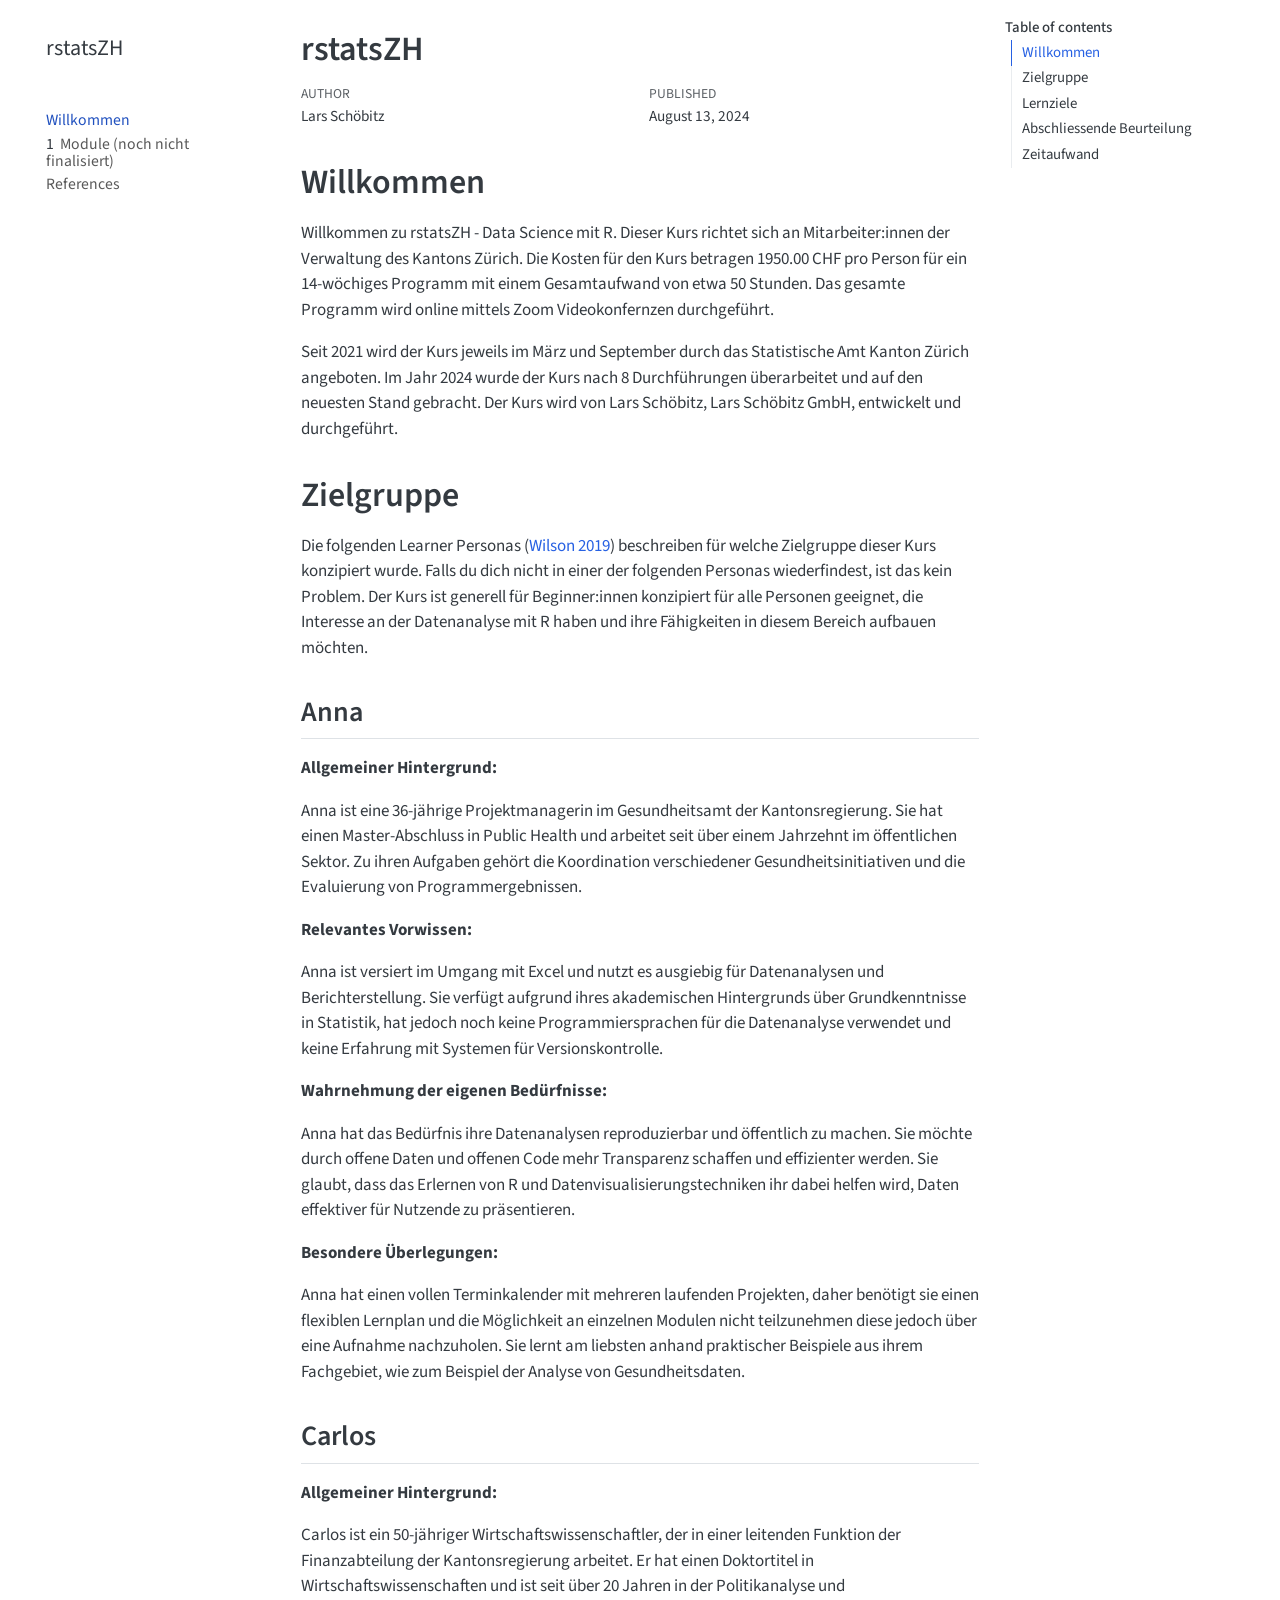
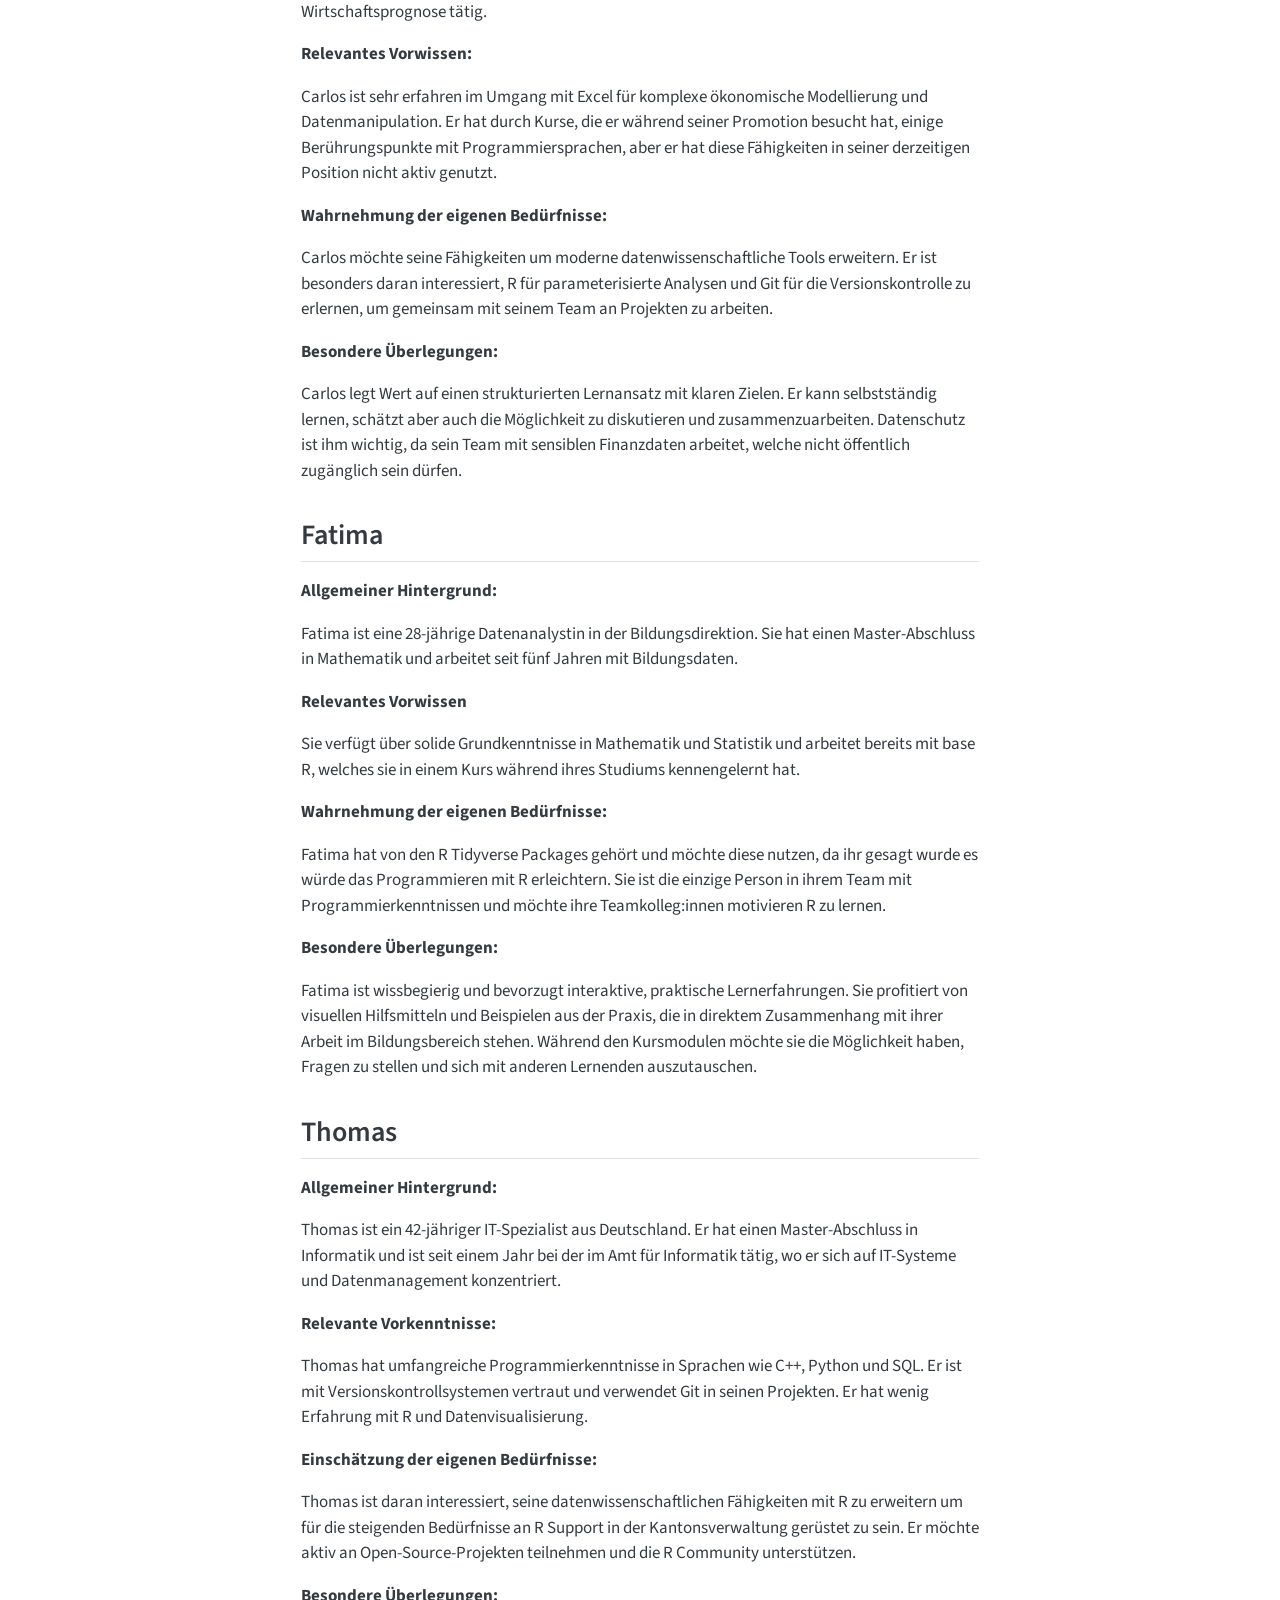
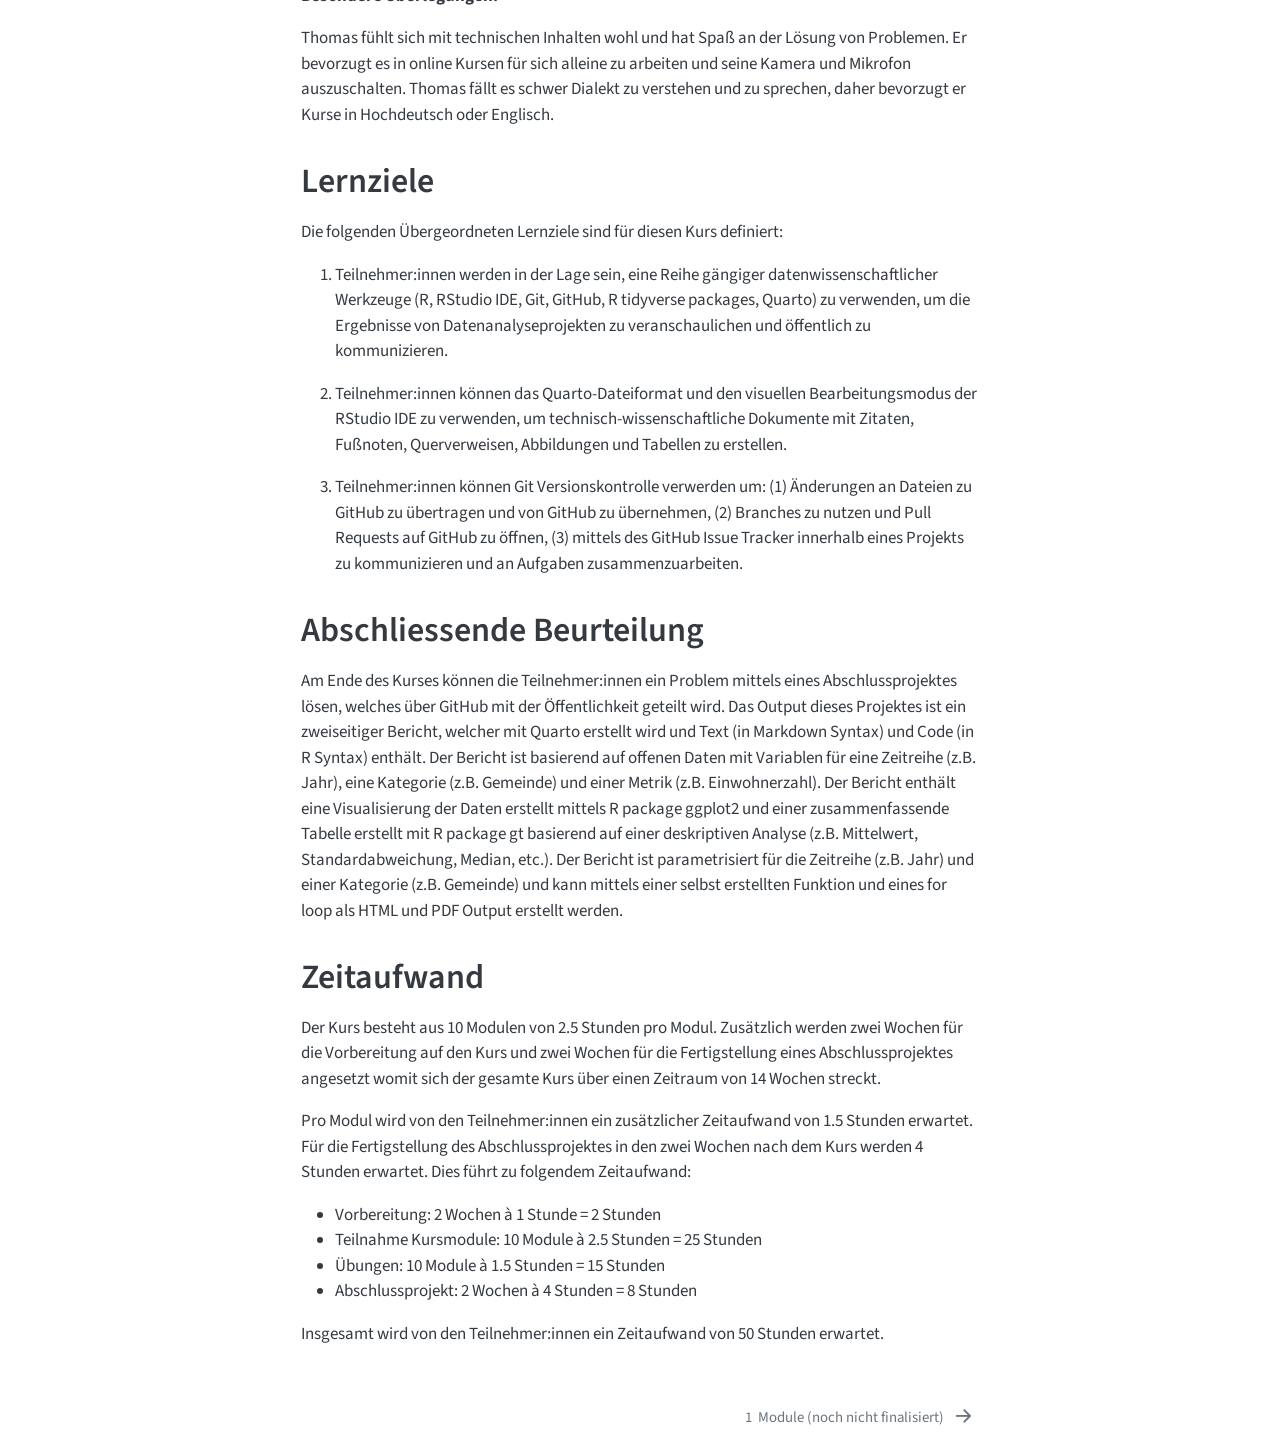
==== _book/index.html @ adfb9e0a "complete personas" ====
<!DOCTYPE html>
<html xmlns="http://www.w3.org/1999/xhtml" lang="en" xml:lang="en"><head>

<meta charset="utf-8">
<meta name="generator" content="quarto-1.4.549">

<meta name="viewport" content="width=device-width, initial-scale=1.0, user-scalable=yes">

<meta name="author" content="Lars Schöbitz">
<meta name="dcterms.date" content="2024-08-13">

<title>rstatsZH</title>
<style>
code{white-space: pre-wrap;}
span.smallcaps{font-variant: small-caps;}
div.columns{display: flex; gap: min(4vw, 1.5em);}
div.column{flex: auto; overflow-x: auto;}
div.hanging-indent{margin-left: 1.5em; text-indent: -1.5em;}
ul.task-list{list-style: none;}
ul.task-list li input[type="checkbox"] {
  width: 0.8em;
  margin: 0 0.8em 0.2em -1em; /* quarto-specific, see https://github.com/quarto-dev/quarto-cli/issues/4556 */ 
  vertical-align: middle;
}
/* CSS for citations */
div.csl-bib-body { }
div.csl-entry {
  clear: both;
  margin-bottom: 0em;
}
.hanging-indent div.csl-entry {
  margin-left:2em;
  text-indent:-2em;
}
div.csl-left-margin {
  min-width:2em;
  float:left;
}
div.csl-right-inline {
  margin-left:2em;
  padding-left:1em;
}
div.csl-indent {
  margin-left: 2em;
}</style>


<script src="site_libs/quarto-nav/quarto-nav.js"></script>
<script src="site_libs/quarto-nav/headroom.min.js"></script>
<script src="site_libs/clipboard/clipboard.min.js"></script>
<script src="site_libs/quarto-search/autocomplete.umd.js"></script>
<script src="site_libs/quarto-search/fuse.min.js"></script>
<script src="site_libs/quarto-search/quarto-search.js"></script>
<meta name="quarto:offset" content="./">
<link href="./module.html" rel="next">
<script src="site_libs/quarto-html/quarto.js"></script>
<script src="site_libs/quarto-html/popper.min.js"></script>
<script src="site_libs/quarto-html/tippy.umd.min.js"></script>
<script src="site_libs/quarto-html/anchor.min.js"></script>
<link href="site_libs/quarto-html/tippy.css" rel="stylesheet">
<link href="site_libs/quarto-html/quarto-syntax-highlighting.css" rel="stylesheet" id="quarto-text-highlighting-styles">
<script src="site_libs/bootstrap/bootstrap.min.js"></script>
<link href="site_libs/bootstrap/bootstrap-icons.css" rel="stylesheet">
<link href="site_libs/bootstrap/bootstrap.min.css" rel="stylesheet" id="quarto-bootstrap" data-mode="light">
<script id="quarto-search-options" type="application/json">{
  "location": "sidebar",
  "copy-button": false,
  "collapse-after": 3,
  "panel-placement": "start",
  "type": "textbox",
  "limit": 50,
  "keyboard-shortcut": [
    "f",
    "/",
    "s"
  ],
  "show-item-context": false,
  "language": {
    "search-no-results-text": "No results",
    "search-matching-documents-text": "matching documents",
    "search-copy-link-title": "Copy link to search",
    "search-hide-matches-text": "Hide additional matches",
    "search-more-match-text": "more match in this document",
    "search-more-matches-text": "more matches in this document",
    "search-clear-button-title": "Clear",
    "search-text-placeholder": "",
    "search-detached-cancel-button-title": "Cancel",
    "search-submit-button-title": "Submit",
    "search-label": "Search"
  }
}</script>


</head>

<body class="nav-sidebar floating">

<div id="quarto-search-results"></div>
  <header id="quarto-header" class="headroom fixed-top">
  <nav class="quarto-secondary-nav">
    <div class="container-fluid d-flex">
      <button type="button" class="quarto-btn-toggle btn" data-bs-toggle="collapse" data-bs-target=".quarto-sidebar-collapse-item" aria-controls="quarto-sidebar" aria-expanded="false" aria-label="Toggle sidebar navigation" onclick="if (window.quartoToggleHeadroom) { window.quartoToggleHeadroom(); }">
        <i class="bi bi-layout-text-sidebar-reverse"></i>
      </button>
        <nav class="quarto-page-breadcrumbs" aria-label="breadcrumb"><ol class="breadcrumb"><li class="breadcrumb-item"><a href="./index.html">Willkommen</a></li></ol></nav>
        <a class="flex-grow-1" role="button" data-bs-toggle="collapse" data-bs-target=".quarto-sidebar-collapse-item" aria-controls="quarto-sidebar" aria-expanded="false" aria-label="Toggle sidebar navigation" onclick="if (window.quartoToggleHeadroom) { window.quartoToggleHeadroom(); }">      
        </a>
      <button type="button" class="btn quarto-search-button" aria-label="" onclick="window.quartoOpenSearch();">
        <i class="bi bi-search"></i>
      </button>
    </div>
  </nav>
</header>
<!-- content -->
<div id="quarto-content" class="quarto-container page-columns page-rows-contents page-layout-article">
<!-- sidebar -->
  <nav id="quarto-sidebar" class="sidebar collapse collapse-horizontal quarto-sidebar-collapse-item sidebar-navigation floating overflow-auto">
    <div class="pt-lg-2 mt-2 text-left sidebar-header">
    <div class="sidebar-title mb-0 py-0">
      <a href="./">rstatsZH</a> 
    </div>
      </div>
        <div class="mt-2 flex-shrink-0 align-items-center">
        <div class="sidebar-search">
        <div id="quarto-search" class="" title="Search"></div>
        </div>
        </div>
    <div class="sidebar-menu-container"> 
    <ul class="list-unstyled mt-1">
        <li class="sidebar-item">
  <div class="sidebar-item-container"> 
  <a href="./index.html" class="sidebar-item-text sidebar-link active">
 <span class="menu-text">Willkommen</span></a>
  </div>
</li>
        <li class="sidebar-item">
  <div class="sidebar-item-container"> 
  <a href="./module.html" class="sidebar-item-text sidebar-link">
 <span class="menu-text"><span class="chapter-number">1</span>&nbsp; <span class="chapter-title">Module (noch nicht finalisiert)</span></span></a>
  </div>
</li>
        <li class="sidebar-item">
  <div class="sidebar-item-container"> 
  <a href="./references.html" class="sidebar-item-text sidebar-link">
 <span class="menu-text">References</span></a>
  </div>
</li>
    </ul>
    </div>
</nav>
<div id="quarto-sidebar-glass" class="quarto-sidebar-collapse-item" data-bs-toggle="collapse" data-bs-target=".quarto-sidebar-collapse-item"></div>
<!-- margin-sidebar -->
    <div id="quarto-margin-sidebar" class="sidebar margin-sidebar">
        <nav id="TOC" role="doc-toc" class="toc-active">
    <h2 id="toc-title">Table of contents</h2>
   
  <ul>
  <li><a href="#willkommen" id="toc-willkommen" class="nav-link active" data-scroll-target="#willkommen">Willkommen</a></li>
  <li><a href="#zielgruppe" id="toc-zielgruppe" class="nav-link" data-scroll-target="#zielgruppe">Zielgruppe</a>
  <ul class="collapse">
  <li><a href="#anna" id="toc-anna" class="nav-link" data-scroll-target="#anna">Anna</a></li>
  <li><a href="#carlos" id="toc-carlos" class="nav-link" data-scroll-target="#carlos">Carlos</a></li>
  <li><a href="#fatima" id="toc-fatima" class="nav-link" data-scroll-target="#fatima">Fatima</a></li>
  <li><a href="#thomas" id="toc-thomas" class="nav-link" data-scroll-target="#thomas">Thomas</a></li>
  </ul></li>
  <li><a href="#lernziele" id="toc-lernziele" class="nav-link" data-scroll-target="#lernziele">Lernziele</a></li>
  <li><a href="#abschliessende-beurteilung" id="toc-abschliessende-beurteilung" class="nav-link" data-scroll-target="#abschliessende-beurteilung">Abschliessende Beurteilung</a></li>
  <li><a href="#zeitaufwand" id="toc-zeitaufwand" class="nav-link" data-scroll-target="#zeitaufwand">Zeitaufwand</a></li>
  </ul>
</nav>
    </div>
<!-- main -->
<main class="content" id="quarto-document-content">

<header id="title-block-header" class="quarto-title-block default">
<div class="quarto-title">
<h1 class="title">rstatsZH</h1>
</div>



<div class="quarto-title-meta">

    <div>
    <div class="quarto-title-meta-heading">Author</div>
    <div class="quarto-title-meta-contents">
             <p>Lars Schöbitz </p>
          </div>
  </div>
    
    <div>
    <div class="quarto-title-meta-heading">Published</div>
    <div class="quarto-title-meta-contents">
      <p class="date">August 13, 2024</p>
    </div>
  </div>
  
    
  </div>
  


</header>


<section id="willkommen" class="level1 unnumbered">
<h1 class="unnumbered">Willkommen</h1>
<p>Willkommen zu rstatsZH - Data Science mit R. Dieser Kurs richtet sich an Mitarbeiter:innen der Verwaltung des Kantons Zürich. Die Kosten für den Kurs betragen 1950.00 CHF pro Person für ein 14-wöchiges Programm mit einem Gesamtaufwand von etwa 50 Stunden. Das gesamte Programm wird online mittels Zoom Videokonfernzen durchgeführt.</p>
<p>Seit 2021 wird der Kurs jeweils im März und September durch das Statistische Amt Kanton Zürich angeboten. Im Jahr 2024 wurde der Kurs nach 8 Durchführungen überarbeitet und auf den neuesten Stand gebracht. Der Kurs wird von Lars Schöbitz, Lars Schöbitz GmbH, entwickelt und durchgeführt.</p>
</section>
<section id="zielgruppe" class="level1">
<h1>Zielgruppe</h1>
<p>Die folgenden Learner Personas <span class="citation" data-cites="wilson2019teaching">(<a href="references.html#ref-wilson2019teaching" role="doc-biblioref">Wilson 2019</a>)</span> beschreiben für welche Zielgruppe dieser Kurs konzipiert wurde. Falls du dich nicht in einer der folgenden Personas wiederfindest, ist das kein Problem. Der Kurs ist generell für Beginner:innen konzipiert für alle Personen geeignet, die Interesse an der Datenanalyse mit R haben und ihre Fähigkeiten in diesem Bereich aufbauen möchten.</p>
<section id="anna" class="level2">
<h2 class="anchored" data-anchor-id="anna">Anna</h2>
<p><strong>Allgemeiner Hintergrund:</strong></p>
<p>Anna ist eine 36-jährige Projektmanagerin im Gesundheitsamt der Kantonsregierung. Sie hat einen Master-Abschluss in Public Health und arbeitet seit über einem Jahrzehnt im öffentlichen Sektor. Zu ihren Aufgaben gehört die Koordination verschiedener Gesundheitsinitiativen und die Evaluierung von Programmergebnissen.</p>
<p><strong>Relevantes Vorwissen:</strong></p>
<p>Anna ist versiert im Umgang mit Excel und nutzt es ausgiebig für Datenanalysen und Berichterstellung. Sie verfügt aufgrund ihres akademischen Hintergrunds über Grundkenntnisse in Statistik, hat jedoch noch keine Programmiersprachen für die Datenanalyse verwendet und keine Erfahrung mit Systemen für Versionskontrolle.</p>
<p><strong>Wahrnehmung der eigenen Bedürfnisse:</strong></p>
<p>Anna hat das Bedürfnis ihre Datenanalysen reproduzierbar und öffentlich zu machen. Sie möchte durch offene Daten und offenen Code mehr Transparenz schaffen und effizienter werden. Sie glaubt, dass das Erlernen von R und Datenvisualisierungstechniken ihr dabei helfen wird, Daten effektiver für Nutzende zu präsentieren.</p>
<p><strong>Besondere Überlegungen:</strong></p>
<p>Anna hat einen vollen Terminkalender mit mehreren laufenden Projekten, daher benötigt sie einen flexiblen Lernplan und die Möglichkeit an einzelnen Modulen nicht teilzunehmen diese jedoch über eine Aufnahme nachzuholen. Sie lernt am liebsten anhand praktischer Beispiele aus ihrem Fachgebiet, wie zum Beispiel der Analyse von Gesundheitsdaten.</p>
</section>
<section id="carlos" class="level2">
<h2 class="anchored" data-anchor-id="carlos">Carlos</h2>
<p><strong>Allgemeiner Hintergrund:</strong></p>
<p>Carlos ist ein 50-jähriger Wirtschaftswissenschaftler, der in einer leitenden Funktion der Finanzabteilung der Kantonsregierung arbeitet. Er hat einen Doktortitel in Wirtschaftswissenschaften und ist seit über 20 Jahren in der Politikanalyse und Wirtschaftsprognose tätig.</p>
<p><strong>Relevantes Vorwissen:</strong></p>
<p>Carlos ist sehr erfahren im Umgang mit Excel für komplexe ökonomische Modellierung und Datenmanipulation. Er hat durch Kurse, die er während seiner Promotion besucht hat, einige Berührungspunkte mit Programmiersprachen, aber er hat diese Fähigkeiten in seiner derzeitigen Position nicht aktiv genutzt.</p>
<p><strong>Wahrnehmung der eigenen Bedürfnisse:</strong></p>
<p>Carlos möchte seine Fähigkeiten um moderne datenwissenschaftliche Tools erweitern. Er ist besonders daran interessiert, R für parameterisierte Analysen und Git für die Versionskontrolle zu erlernen, um gemeinsam mit seinem Team an Projekten zu arbeiten.</p>
<p><strong>Besondere Überlegungen:</strong></p>
<p>Carlos legt Wert auf einen strukturierten Lernansatz mit klaren Zielen. Er kann selbstständig lernen, schätzt aber auch die Möglichkeit zu diskutieren und zusammenzuarbeiten. Datenschutz ist ihm wichtig, da sein Team mit sensiblen Finanzdaten arbeitet, welche nicht öffentlich zugänglich sein dürfen.</p>
</section>
<section id="fatima" class="level2">
<h2 class="anchored" data-anchor-id="fatima">Fatima</h2>
<p><strong>Allgemeiner Hintergrund:</strong></p>
<p>Fatima ist eine 28-jährige Datenanalystin in der Bildungsdirektion. Sie hat einen Master-Abschluss in Mathematik und arbeitet seit fünf Jahren mit Bildungsdaten.</p>
<p><strong>Relevantes Vorwissen</strong></p>
<p>Sie verfügt über solide Grundkenntnisse in Mathematik und Statistik und arbeitet bereits mit base R, welches sie in einem Kurs während ihres Studiums kennengelernt hat.</p>
<p><strong>Wahrnehmung der eigenen Bedürfnisse:</strong></p>
<p>Fatima hat von den R Tidyverse Packages gehört und möchte diese nutzen, da ihr gesagt wurde es würde das Programmieren mit R erleichtern. Sie ist die einzige Person in ihrem Team mit Programmierkenntnissen und möchte ihre Teamkolleg:innen motivieren R zu lernen.</p>
<p><strong>Besondere Überlegungen:</strong></p>
<p>Fatima ist wissbegierig und bevorzugt interaktive, praktische Lernerfahrungen. Sie profitiert von visuellen Hilfsmitteln und Beispielen aus der Praxis, die in direktem Zusammenhang mit ihrer Arbeit im Bildungsbereich stehen. Während den Kursmodulen möchte sie die Möglichkeit haben, Fragen zu stellen und sich mit anderen Lernenden auszutauschen.</p>
</section>
<section id="thomas" class="level2">
<h2 class="anchored" data-anchor-id="thomas">Thomas</h2>
<p><strong>Allgemeiner Hintergrund:</strong></p>
<p>Thomas ist ein 42-jähriger IT-Spezialist aus Deutschland. Er hat einen Master-Abschluss in Informatik und ist seit einem Jahr bei der im Amt für Informatik tätig, wo er sich auf IT-Systeme und Datenmanagement konzentriert.</p>
<p><strong>Relevante Vorkenntnisse:</strong></p>
<p>Thomas hat umfangreiche Programmierkenntnisse in Sprachen wie C++, Python und SQL. Er ist mit Versionskontrollsystemen vertraut und verwendet Git in seinen Projekten. Er hat wenig Erfahrung mit R und Datenvisualisierung.</p>
<p><strong>Einschätzung der eigenen Bedürfnisse:</strong></p>
<p>Thomas ist daran interessiert, seine datenwissenschaftlichen Fähigkeiten mit R zu erweitern um für die steigenden Bedürfnisse an R Support in der Kantonsverwaltung gerüstet zu sein. Er möchte aktiv an Open-Source-Projekten teilnehmen und die R Community unterstützen.</p>
<p><strong>Besondere Überlegungen:</strong></p>
<p>Thomas fühlt sich mit technischen Inhalten wohl und hat Spaß an der Lösung von Problemen. Er bevorzugt es in online Kursen für sich alleine zu arbeiten und seine Kamera und Mikrofon auszuschalten. Thomas fällt es schwer Dialekt zu verstehen und zu sprechen, daher bevorzugt er Kurse in Hochdeutsch oder Englisch.</p>
</section>
</section>
<section id="lernziele" class="level1">
<h1>Lernziele</h1>
<p>Die folgenden Übergeordneten Lernziele sind für diesen Kurs definiert:</p>
<ol type="1">
<li><p>Teilnehmer:innen werden in der Lage sein, eine Reihe gängiger datenwissenschaftlicher Werkzeuge (R, RStudio IDE, Git, GitHub, R tidyverse packages, Quarto) zu verwenden, um die Ergebnisse von Datenanalyseprojekten zu veranschaulichen und öffentlich zu kommunizieren.</p></li>
<li><p>Teilnehmer:innen können das Quarto-Dateiformat und den visuellen Bearbeitungsmodus der RStudio IDE zu verwenden, um technisch-wissenschaftliche Dokumente mit Zitaten, Fußnoten, Querverweisen, Abbildungen und Tabellen zu erstellen.</p></li>
<li><p>Teilnehmer:innen können Git Versionskontrolle verwerden um: (1) Änderungen an Dateien zu GitHub zu übertragen und von GitHub zu übernehmen, (2) Branches zu nutzen und Pull Requests auf GitHub zu öffnen, (3) mittels des GitHub Issue Tracker innerhalb eines Projekts zu kommunizieren und an Aufgaben zusammenzuarbeiten.</p></li>
</ol>
</section>
<section id="abschliessende-beurteilung" class="level1">
<h1>Abschliessende Beurteilung</h1>
<p>Am Ende des Kurses können die Teilnehmer:innen ein Problem mittels eines Abschlussprojektes lösen, welches über GitHub mit der Öffentlichkeit geteilt wird. Das Output dieses Projektes ist ein zweiseitiger Bericht, welcher mit Quarto erstellt wird und Text (in Markdown Syntax) und Code (in R Syntax) enthält. Der Bericht ist basierend auf offenen Daten mit Variablen für eine Zeitreihe (z.B. Jahr), eine Kategorie (z.B. Gemeinde) und einer Metrik (z.B. Einwohnerzahl). Der Bericht enthält eine Visualisierung der Daten erstellt mittels R package ggplot2 und einer zusammenfassende Tabelle erstellt mit R package gt basierend auf einer deskriptiven Analyse (z.B. Mittelwert, Standardabweichung, Median, etc.). Der Bericht ist parametrisiert für die Zeitreihe (z.B. Jahr) und einer Kategorie (z.B. Gemeinde) und kann mittels einer selbst erstellten Funktion und eines for loop als HTML und PDF Output erstellt werden.</p>
</section>
<section id="zeitaufwand" class="level1">
<h1>Zeitaufwand</h1>
<p>Der Kurs besteht aus 10 Modulen von 2.5 Stunden pro Modul. Zusätzlich werden zwei Wochen für die Vorbereitung auf den Kurs und zwei Wochen für die Fertigstellung eines Abschlussprojektes angesetzt womit sich der gesamte Kurs über einen Zeitraum von 14 Wochen streckt.</p>
<p>Pro Modul wird von den Teilnehmer:innen ein zusätzlicher Zeitaufwand von 1.5 Stunden erwartet. Für die Fertigstellung des Abschlussprojektes in den zwei Wochen nach dem Kurs werden 4 Stunden erwartet. Dies führt zu folgendem Zeitaufwand:</p>
<ul>
<li>Vorbereitung: 2 Wochen à 1 Stunde = 2 Stunden</li>
<li>Teilnahme Kursmodule: 10 Module à 2.5 Stunden = 25 Stunden</li>
<li>Übungen: 10 Module à 1.5 Stunden = 15 Stunden</li>
<li>Abschlussprojekt: 2 Wochen à 4 Stunden = 8 Stunden</li>
</ul>
<p>Insgesamt wird von den Teilnehmer:innen ein Zeitaufwand von 50 Stunden erwartet.</p>


<div id="refs" class="references csl-bib-body hanging-indent" data-entry-spacing="0" role="list" style="display: none">
<div id="ref-wilson2019teaching" class="csl-entry" role="listitem">
Wilson, Greg. 2019. <em>Teaching Tech Together: <span>How</span> to Make Lessons That Work and Build a Teaching Community Around Them</em>. Chapman &amp; Hall/CRC Press.
</div>
</div>
</section>

</main> <!-- /main -->
<script id="quarto-html-after-body" type="application/javascript">
window.document.addEventListener("DOMContentLoaded", function (event) {
  const toggleBodyColorMode = (bsSheetEl) => {
    const mode = bsSheetEl.getAttribute("data-mode");
    const bodyEl = window.document.querySelector("body");
    if (mode === "dark") {
      bodyEl.classList.add("quarto-dark");
      bodyEl.classList.remove("quarto-light");
    } else {
      bodyEl.classList.add("quarto-light");
      bodyEl.classList.remove("quarto-dark");
    }
  }
  const toggleBodyColorPrimary = () => {
    const bsSheetEl = window.document.querySelector("link#quarto-bootstrap");
    if (bsSheetEl) {
      toggleBodyColorMode(bsSheetEl);
    }
  }
  toggleBodyColorPrimary();  
  const icon = "";
  const anchorJS = new window.AnchorJS();
  anchorJS.options = {
    placement: 'right',
    icon: icon
  };
  anchorJS.add('.anchored');
  const isCodeAnnotation = (el) => {
    for (const clz of el.classList) {
      if (clz.startsWith('code-annotation-')) {                     
        return true;
      }
    }
    return false;
  }
  const clipboard = new window.ClipboardJS('.code-copy-button', {
    text: function(trigger) {
      const codeEl = trigger.previousElementSibling.cloneNode(true);
      for (const childEl of codeEl.children) {
        if (isCodeAnnotation(childEl)) {
          childEl.remove();
        }
      }
      return codeEl.innerText;
    }
  });
  clipboard.on('success', function(e) {
    // button target
    const button = e.trigger;
    // don't keep focus
    button.blur();
    // flash "checked"
    button.classList.add('code-copy-button-checked');
    var currentTitle = button.getAttribute("title");
    button.setAttribute("title", "Copied!");
    let tooltip;
    if (window.bootstrap) {
      button.setAttribute("data-bs-toggle", "tooltip");
      button.setAttribute("data-bs-placement", "left");
      button.setAttribute("data-bs-title", "Copied!");
      tooltip = new bootstrap.Tooltip(button, 
        { trigger: "manual", 
          customClass: "code-copy-button-tooltip",
          offset: [0, -8]});
      tooltip.show();    
    }
    setTimeout(function() {
      if (tooltip) {
        tooltip.hide();
        button.removeAttribute("data-bs-title");
        button.removeAttribute("data-bs-toggle");
        button.removeAttribute("data-bs-placement");
      }
      button.setAttribute("title", currentTitle);
      button.classList.remove('code-copy-button-checked');
    }, 1000);
    // clear code selection
    e.clearSelection();
  });
  function tippyHover(el, contentFn, onTriggerFn, onUntriggerFn) {
    const config = {
      allowHTML: true,
      maxWidth: 500,
      delay: 100,
      arrow: false,
      appendTo: function(el) {
          return el.parentElement;
      },
      interactive: true,
      interactiveBorder: 10,
      theme: 'quarto',
      placement: 'bottom-start',
    };
    if (contentFn) {
      config.content = contentFn;
    }
    if (onTriggerFn) {
      config.onTrigger = onTriggerFn;
    }
    if (onUntriggerFn) {
      config.onUntrigger = onUntriggerFn;
    }
    window.tippy(el, config); 
  }
  const noterefs = window.document.querySelectorAll('a[role="doc-noteref"]');
  for (var i=0; i<noterefs.length; i++) {
    const ref = noterefs[i];
    tippyHover(ref, function() {
      // use id or data attribute instead here
      let href = ref.getAttribute('data-footnote-href') || ref.getAttribute('href');
      try { href = new URL(href).hash; } catch {}
      const id = href.replace(/^#\/?/, "");
      const note = window.document.getElementById(id);
      return note.innerHTML;
    });
  }
  const xrefs = window.document.querySelectorAll('a.quarto-xref');
  const processXRef = (id, note) => {
    // Strip column container classes
    const stripColumnClz = (el) => {
      el.classList.remove("page-full", "page-columns");
      if (el.children) {
        for (const child of el.children) {
          stripColumnClz(child);
        }
      }
    }
    stripColumnClz(note)
    if (id === null || id.startsWith('sec-')) {
      // Special case sections, only their first couple elements
      const container = document.createElement("div");
      if (note.children && note.children.length > 2) {
        container.appendChild(note.children[0].cloneNode(true));
        for (let i = 1; i < note.children.length; i++) {
          const child = note.children[i];
          if (child.tagName === "P" && child.innerText === "") {
            continue;
          } else {
            container.appendChild(child.cloneNode(true));
            break;
          }
        }
        if (window.Quarto?.typesetMath) {
          window.Quarto.typesetMath(container);
        }
        return container.innerHTML
      } else {
        if (window.Quarto?.typesetMath) {
          window.Quarto.typesetMath(note);
        }
        return note.innerHTML;
      }
    } else {
      // Remove any anchor links if they are present
      const anchorLink = note.querySelector('a.anchorjs-link');
      if (anchorLink) {
        anchorLink.remove();
      }
      if (window.Quarto?.typesetMath) {
        window.Quarto.typesetMath(note);
      }
      // TODO in 1.5, we should make sure this works without a callout special case
      if (note.classList.contains("callout")) {
        return note.outerHTML;
      } else {
        return note.innerHTML;
      }
    }
  }
  for (var i=0; i<xrefs.length; i++) {
    const xref = xrefs[i];
    tippyHover(xref, undefined, function(instance) {
      instance.disable();
      let url = xref.getAttribute('href');
      let hash = undefined; 
      if (url.startsWith('#')) {
        hash = url;
      } else {
        try { hash = new URL(url).hash; } catch {}
      }
      if (hash) {
        const id = hash.replace(/^#\/?/, "");
        const note = window.document.getElementById(id);
        if (note !== null) {
          try {
            const html = processXRef(id, note.cloneNode(true));
            instance.setContent(html);
          } finally {
            instance.enable();
            instance.show();
          }
        } else {
          // See if we can fetch this
          fetch(url.split('#')[0])
          .then(res => res.text())
          .then(html => {
            const parser = new DOMParser();
            const htmlDoc = parser.parseFromString(html, "text/html");
            const note = htmlDoc.getElementById(id);
            if (note !== null) {
              const html = processXRef(id, note);
              instance.setContent(html);
            } 
          }).finally(() => {
            instance.enable();
            instance.show();
          });
        }
      } else {
        // See if we can fetch a full url (with no hash to target)
        // This is a special case and we should probably do some content thinning / targeting
        fetch(url)
        .then(res => res.text())
        .then(html => {
          const parser = new DOMParser();
          const htmlDoc = parser.parseFromString(html, "text/html");
          const note = htmlDoc.querySelector('main.content');
          if (note !== null) {
            // This should only happen for chapter cross references
            // (since there is no id in the URL)
            // remove the first header
            if (note.children.length > 0 && note.children[0].tagName === "HEADER") {
              note.children[0].remove();
            }
            const html = processXRef(null, note);
            instance.setContent(html);
          } 
        }).finally(() => {
          instance.enable();
          instance.show();
        });
      }
    }, function(instance) {
    });
  }
      let selectedAnnoteEl;
      const selectorForAnnotation = ( cell, annotation) => {
        let cellAttr = 'data-code-cell="' + cell + '"';
        let lineAttr = 'data-code-annotation="' +  annotation + '"';
        const selector = 'span[' + cellAttr + '][' + lineAttr + ']';
        return selector;
      }
      const selectCodeLines = (annoteEl) => {
        const doc = window.document;
        const targetCell = annoteEl.getAttribute("data-target-cell");
        const targetAnnotation = annoteEl.getAttribute("data-target-annotation");
        const annoteSpan = window.document.querySelector(selectorForAnnotation(targetCell, targetAnnotation));
        const lines = annoteSpan.getAttribute("data-code-lines").split(",");
        const lineIds = lines.map((line) => {
          return targetCell + "-" + line;
        })
        let top = null;
        let height = null;
        let parent = null;
        if (lineIds.length > 0) {
            //compute the position of the single el (top and bottom and make a div)
            const el = window.document.getElementById(lineIds[0]);
            top = el.offsetTop;
            height = el.offsetHeight;
            parent = el.parentElement.parentElement;
          if (lineIds.length > 1) {
            const lastEl = window.document.getElementById(lineIds[lineIds.length - 1]);
            const bottom = lastEl.offsetTop + lastEl.offsetHeight;
            height = bottom - top;
          }
          if (top !== null && height !== null && parent !== null) {
            // cook up a div (if necessary) and position it 
            let div = window.document.getElementById("code-annotation-line-highlight");
            if (div === null) {
              div = window.document.createElement("div");
              div.setAttribute("id", "code-annotation-line-highlight");
              div.style.position = 'absolute';
              parent.appendChild(div);
            }
            div.style.top = top - 2 + "px";
            div.style.height = height + 4 + "px";
            div.style.left = 0;
            let gutterDiv = window.document.getElementById("code-annotation-line-highlight-gutter");
            if (gutterDiv === null) {
              gutterDiv = window.document.createElement("div");
              gutterDiv.setAttribute("id", "code-annotation-line-highlight-gutter");
              gutterDiv.style.position = 'absolute';
              const codeCell = window.document.getElementById(targetCell);
              const gutter = codeCell.querySelector('.code-annotation-gutter');
              gutter.appendChild(gutterDiv);
            }
            gutterDiv.style.top = top - 2 + "px";
            gutterDiv.style.height = height + 4 + "px";
          }
          selectedAnnoteEl = annoteEl;
        }
      };
      const unselectCodeLines = () => {
        const elementsIds = ["code-annotation-line-highlight", "code-annotation-line-highlight-gutter"];
        elementsIds.forEach((elId) => {
          const div = window.document.getElementById(elId);
          if (div) {
            div.remove();
          }
        });
        selectedAnnoteEl = undefined;
      };
        // Handle positioning of the toggle
    window.addEventListener(
      "resize",
      throttle(() => {
        elRect = undefined;
        if (selectedAnnoteEl) {
          selectCodeLines(selectedAnnoteEl);
        }
      }, 10)
    );
    function throttle(fn, ms) {
    let throttle = false;
    let timer;
      return (...args) => {
        if(!throttle) { // first call gets through
            fn.apply(this, args);
            throttle = true;
        } else { // all the others get throttled
            if(timer) clearTimeout(timer); // cancel #2
            timer = setTimeout(() => {
              fn.apply(this, args);
              timer = throttle = false;
            }, ms);
        }
      };
    }
      // Attach click handler to the DT
      const annoteDls = window.document.querySelectorAll('dt[data-target-cell]');
      for (const annoteDlNode of annoteDls) {
        annoteDlNode.addEventListener('click', (event) => {
          const clickedEl = event.target;
          if (clickedEl !== selectedAnnoteEl) {
            unselectCodeLines();
            const activeEl = window.document.querySelector('dt[data-target-cell].code-annotation-active');
            if (activeEl) {
              activeEl.classList.remove('code-annotation-active');
            }
            selectCodeLines(clickedEl);
            clickedEl.classList.add('code-annotation-active');
          } else {
            // Unselect the line
            unselectCodeLines();
            clickedEl.classList.remove('code-annotation-active');
          }
        });
      }
  const findCites = (el) => {
    const parentEl = el.parentElement;
    if (parentEl) {
      const cites = parentEl.dataset.cites;
      if (cites) {
        return {
          el,
          cites: cites.split(' ')
        };
      } else {
        return findCites(el.parentElement)
      }
    } else {
      return undefined;
    }
  };
  var bibliorefs = window.document.querySelectorAll('a[role="doc-biblioref"]');
  for (var i=0; i<bibliorefs.length; i++) {
    const ref = bibliorefs[i];
    const citeInfo = findCites(ref);
    if (citeInfo) {
      tippyHover(citeInfo.el, function() {
        var popup = window.document.createElement('div');
        citeInfo.cites.forEach(function(cite) {
          var citeDiv = window.document.createElement('div');
          citeDiv.classList.add('hanging-indent');
          citeDiv.classList.add('csl-entry');
          var biblioDiv = window.document.getElementById('ref-' + cite);
          if (biblioDiv) {
            citeDiv.innerHTML = biblioDiv.innerHTML;
          }
          popup.appendChild(citeDiv);
        });
        return popup.innerHTML;
      });
    }
  }
});
</script>
<nav class="page-navigation">
  <div class="nav-page nav-page-previous">
  </div>
  <div class="nav-page nav-page-next">
      <a href="./module.html" class="pagination-link" aria-label="<span class='chapter-number'>1</span>&nbsp; <span class='chapter-title'>Module (noch nicht finalisiert)</span>">
        <span class="nav-page-text"><span class="chapter-number">1</span>&nbsp; <span class="chapter-title">Module (noch nicht finalisiert)</span></span> <i class="bi bi-arrow-right-short"></i>
      </a>
  </div>
</nav>
</div> <!-- /content -->




</body></html>
---- _book/site_libs/quarto-html/tippy.css ----
.tippy-box[data-animation=fade][data-state=hidden]{opacity:0}[data-tippy-root]{max-width:calc(100vw - 10px)}.tippy-box{position:relative;background-color:#333;color:#fff;border-radius:4px;font-size:14px;line-height:1.4;white-space:normal;outline:0;transition-property:transform,visibility,opacity}.tippy-box[data-placement^=top]>.tippy-arrow{bottom:0}.tippy-box[data-placement^=top]>.tippy-arrow:before{bottom:-7px;left:0;border-width:8px 8px 0;border-top-color:initial;transform-origin:center top}.tippy-box[data-placement^=bottom]>.tippy-arrow{top:0}.tippy-box[data-placement^=bottom]>.tippy-arrow:before{top:-7px;left:0;border-width:0 8px 8px;border-bottom-color:initial;transform-origin:center bottom}.tippy-box[data-placement^=left]>.tippy-arrow{right:0}.tippy-box[data-placement^=left]>.tippy-arrow:before{border-width:8px 0 8px 8px;border-left-color:initial;right:-7px;transform-origin:center left}.tippy-box[data-placement^=right]>.tippy-arrow{left:0}.tippy-box[data-placement^=right]>.tippy-arrow:before{left:-7px;border-width:8px 8px 8px 0;border-right-color:initial;transform-origin:center right}.tippy-box[data-inertia][data-state=visible]{transition-timing-function:cubic-bezier(.54,1.5,.38,1.11)}.tippy-arrow{width:16px;height:16px;color:#333}.tippy-arrow:before{content:"";position:absolute;border-color:transparent;border-style:solid}.tippy-content{position:relative;padding:5px 9px;z-index:1}
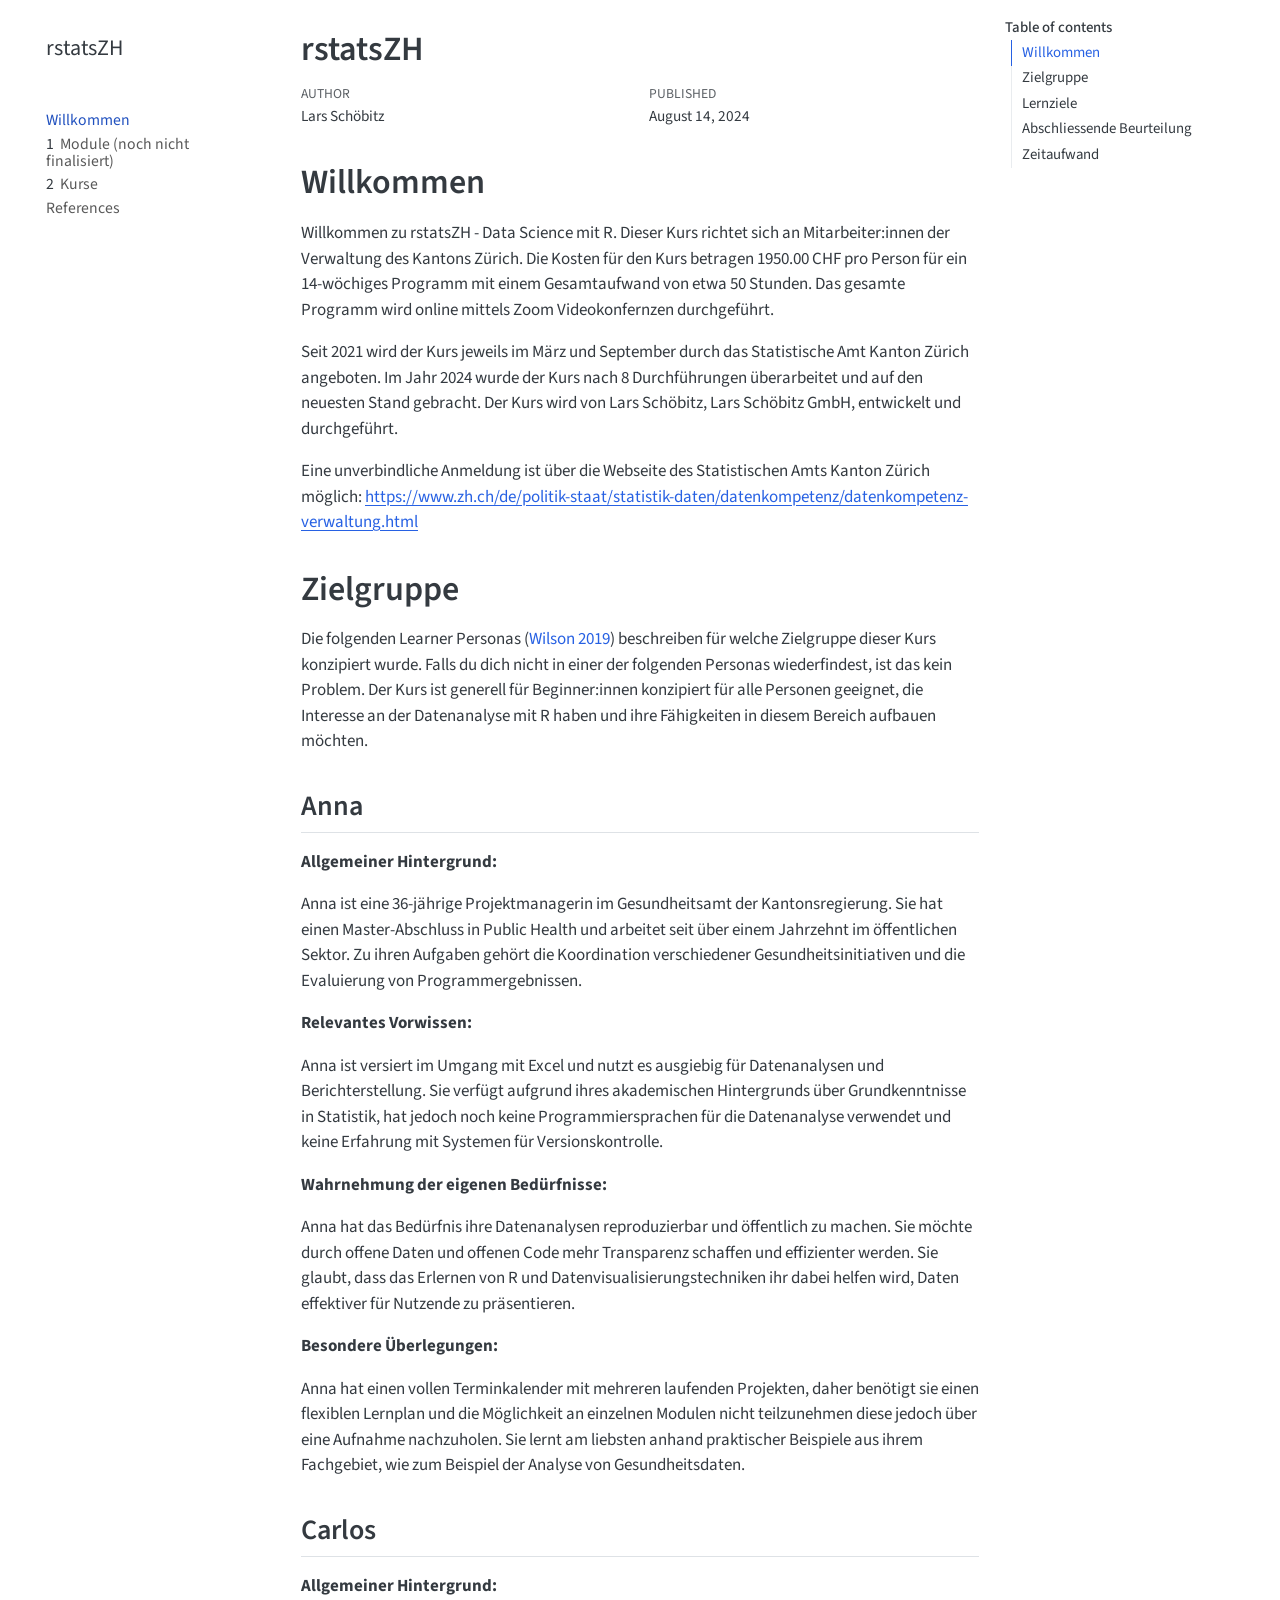
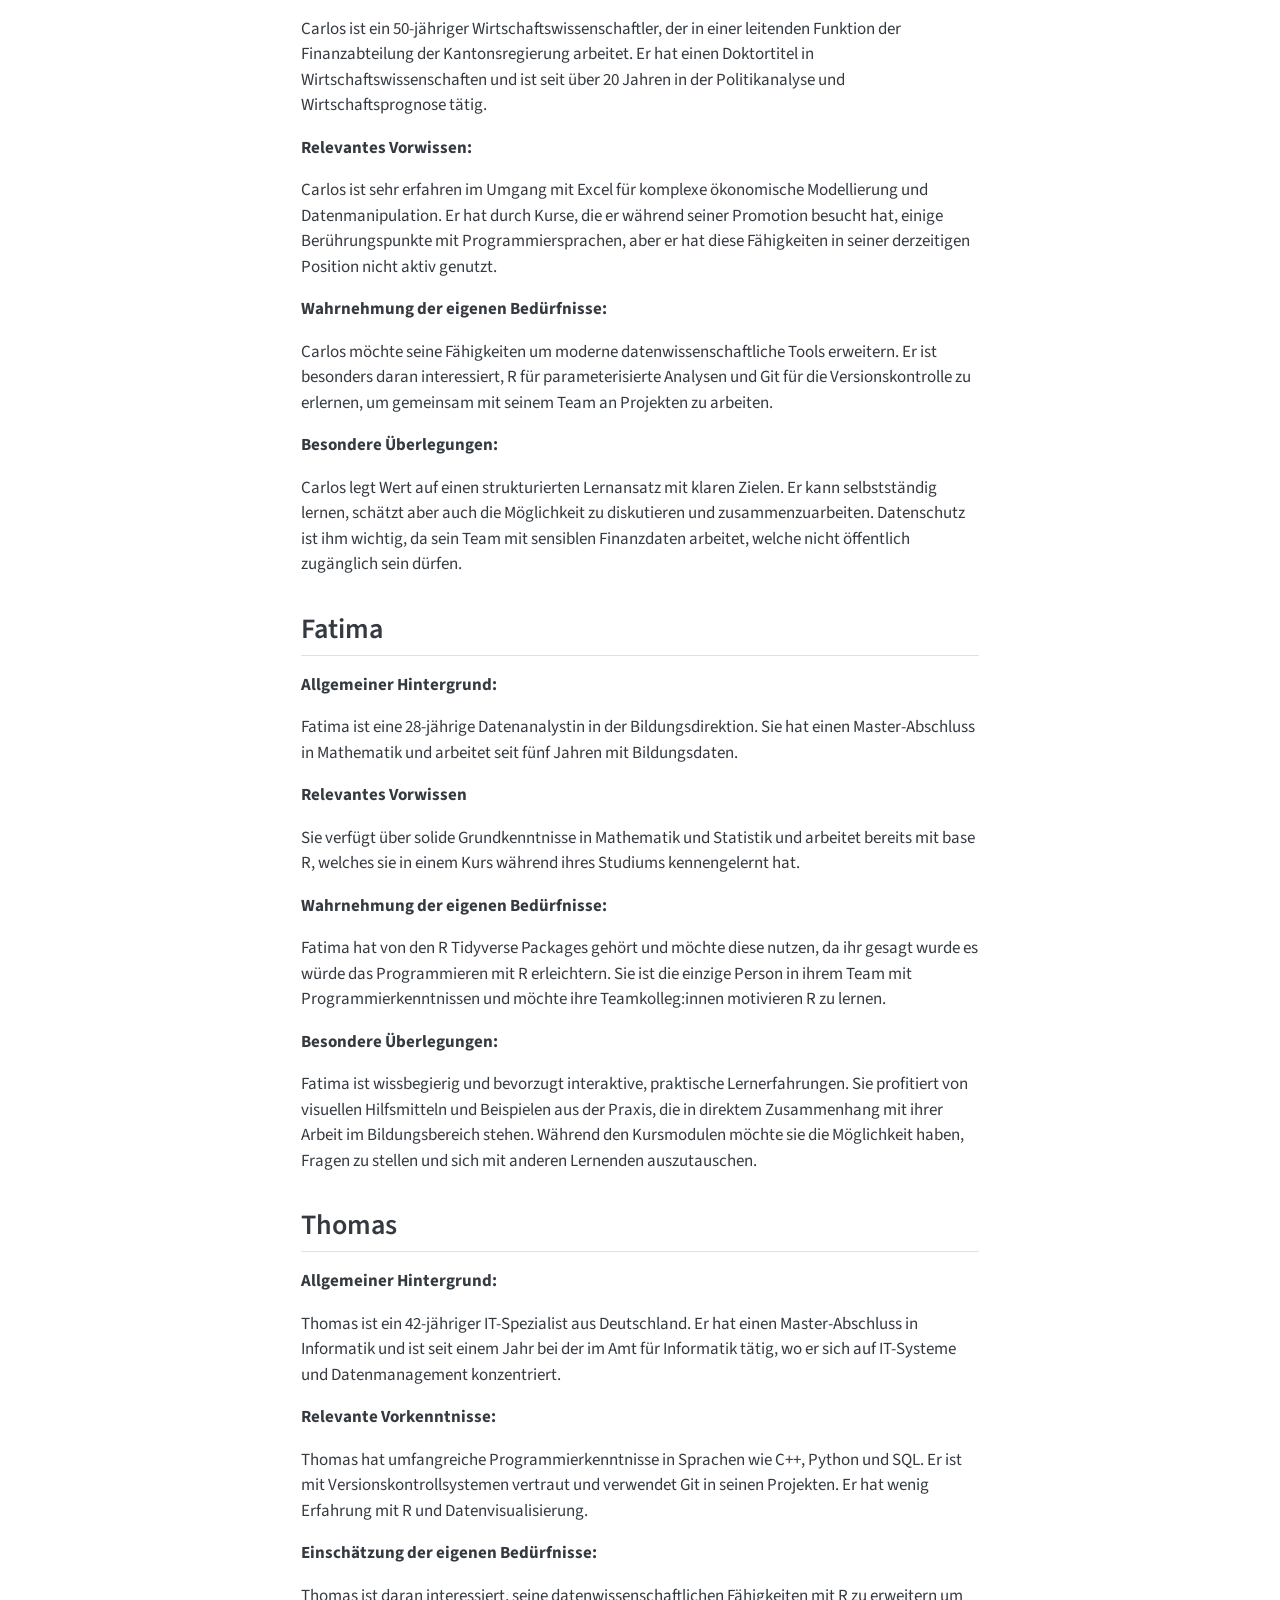
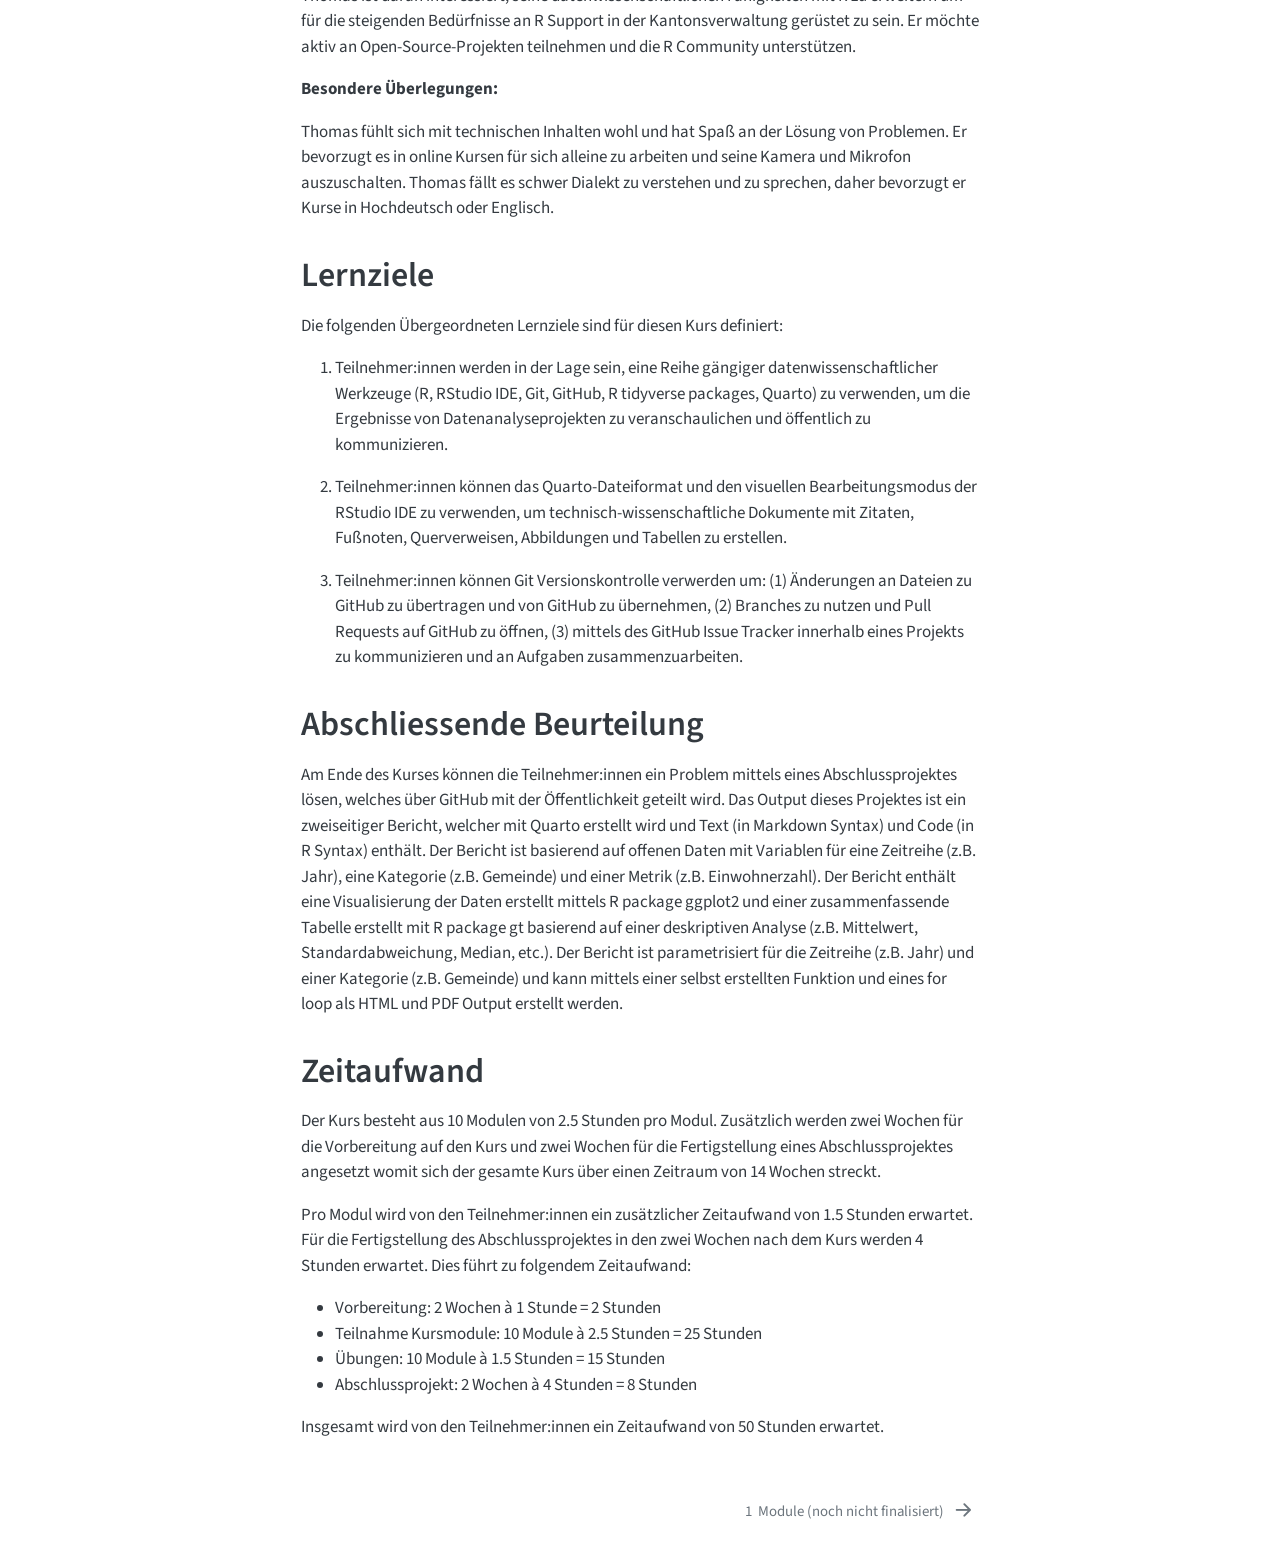
==== commit b0b52902: "kurstermine hinzufügen" ====
--- a/_book/index.html
+++ b/_book/index.html
@@ -7,7 +7,7 @@
 <meta name="viewport" content="width=device-width, initial-scale=1.0, user-scalable=yes">
 
 <meta name="author" content="Lars Schöbitz">
-<meta name="dcterms.date" content="2024-08-13">
+<meta name="dcterms.date" content="2024-08-14">
 
 <title>rstatsZH</title>
 <style>
@@ -141,6 +141,12 @@
 </li>
         <li class="sidebar-item">
   <div class="sidebar-item-container"> 
+  <a href="./kurse.html" class="sidebar-item-text sidebar-link">
+ <span class="menu-text"><span class="chapter-number">2</span>&nbsp; <span class="chapter-title">Kurse</span></span></a>
+  </div>
+</li>
+        <li class="sidebar-item">
+  <div class="sidebar-item-container"> 
   <a href="./references.html" class="sidebar-item-text sidebar-link">
  <span class="menu-text">References</span></a>
   </div>
@@ -191,7 +197,7 @@
     <div>
     <div class="quarto-title-meta-heading">Published</div>
     <div class="quarto-title-meta-contents">
-      <p class="date">August 13, 2024</p>
+      <p class="date">August 14, 2024</p>
     </div>
   </div>
   
@@ -207,6 +213,7 @@
 <h1 class="unnumbered">Willkommen</h1>
 <p>Willkommen zu rstatsZH - Data Science mit R. Dieser Kurs richtet sich an Mitarbeiter:innen der Verwaltung des Kantons Zürich. Die Kosten für den Kurs betragen 1950.00 CHF pro Person für ein 14-wöchiges Programm mit einem Gesamtaufwand von etwa 50 Stunden. Das gesamte Programm wird online mittels Zoom Videokonfernzen durchgeführt.</p>
 <p>Seit 2021 wird der Kurs jeweils im März und September durch das Statistische Amt Kanton Zürich angeboten. Im Jahr 2024 wurde der Kurs nach 8 Durchführungen überarbeitet und auf den neuesten Stand gebracht. Der Kurs wird von Lars Schöbitz, Lars Schöbitz GmbH, entwickelt und durchgeführt.</p>
+<p>Eine unverbindliche Anmeldung ist über die Webseite des Statistischen Amts Kanton Zürich möglich: <a href="https://www.zh.ch/de/politik-staat/statistik-daten/datenkompetenz/datenkompetenz-verwaltung.html" class="uri">https://www.zh.ch/de/politik-staat/statistik-daten/datenkompetenz/datenkompetenz-verwaltung.html</a></p>
 </section>
 <section id="zielgruppe" class="level1">
 <h1>Zielgruppe</h1>
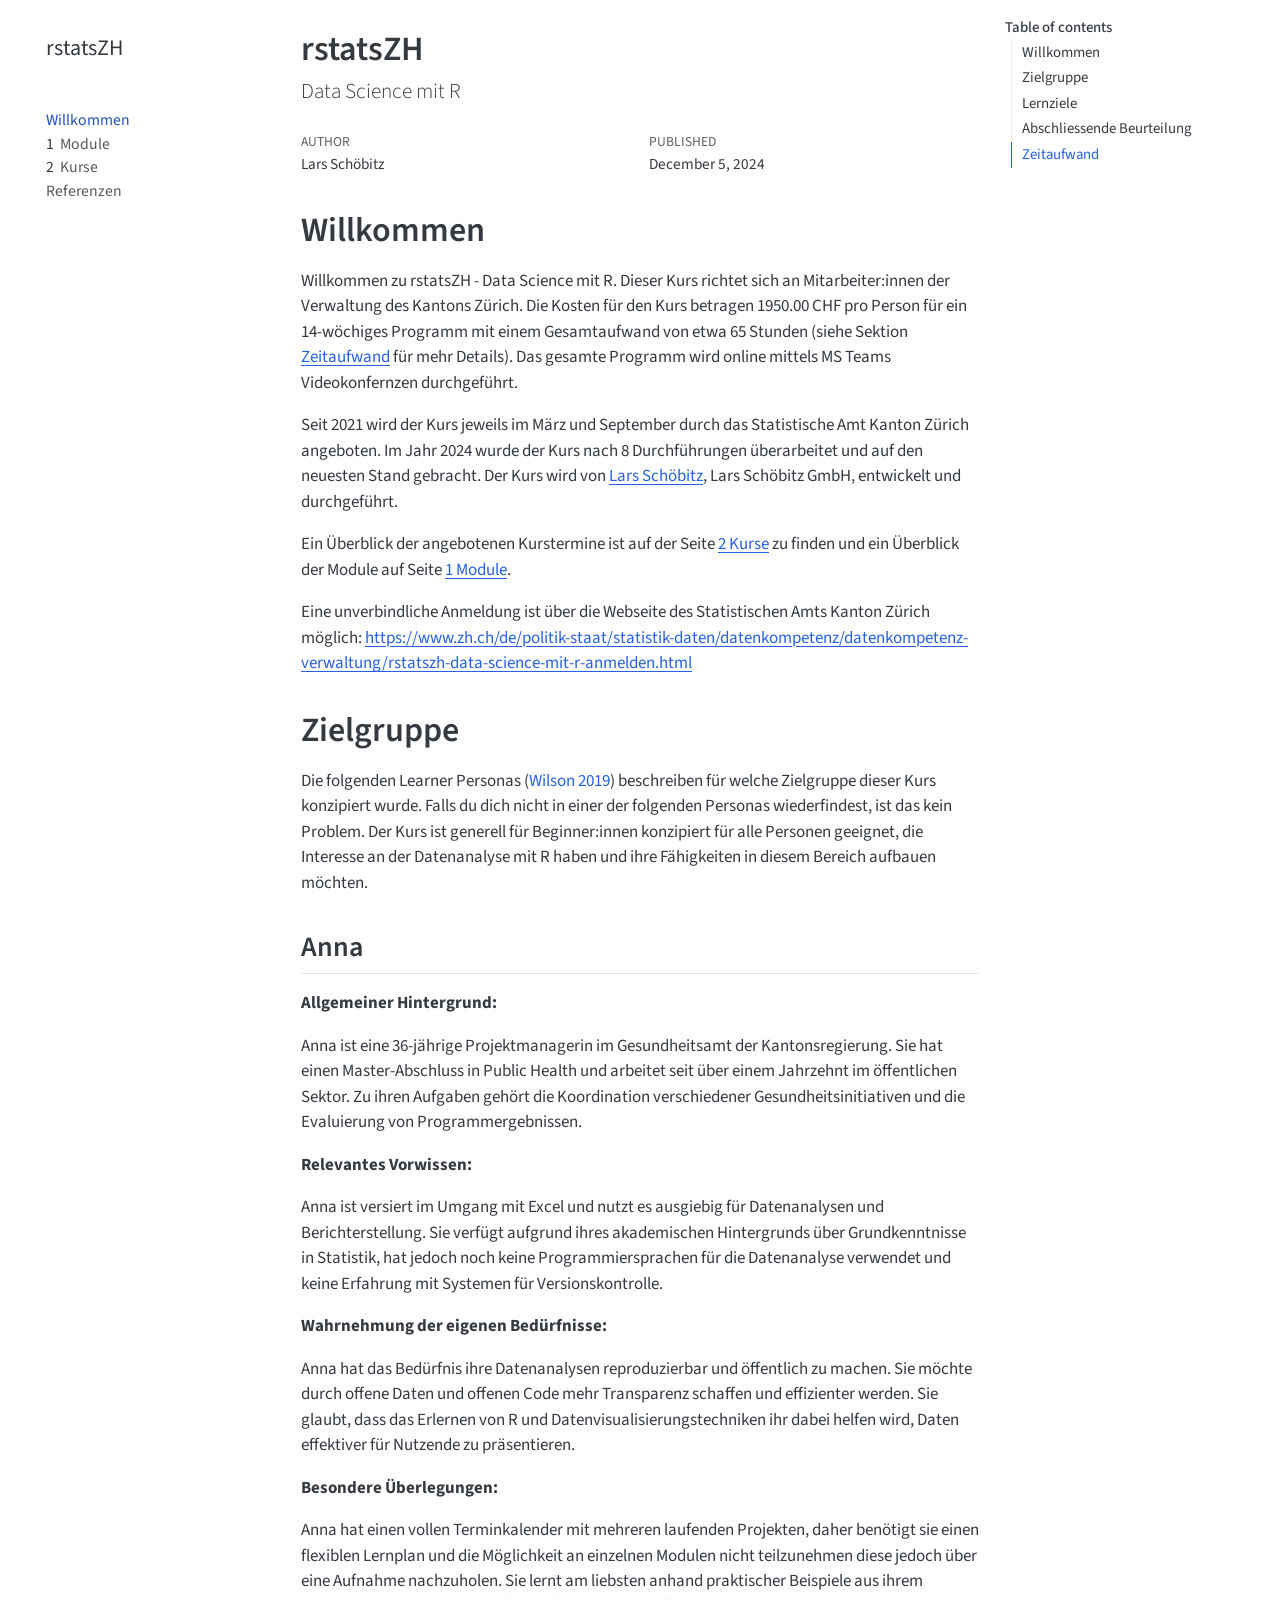
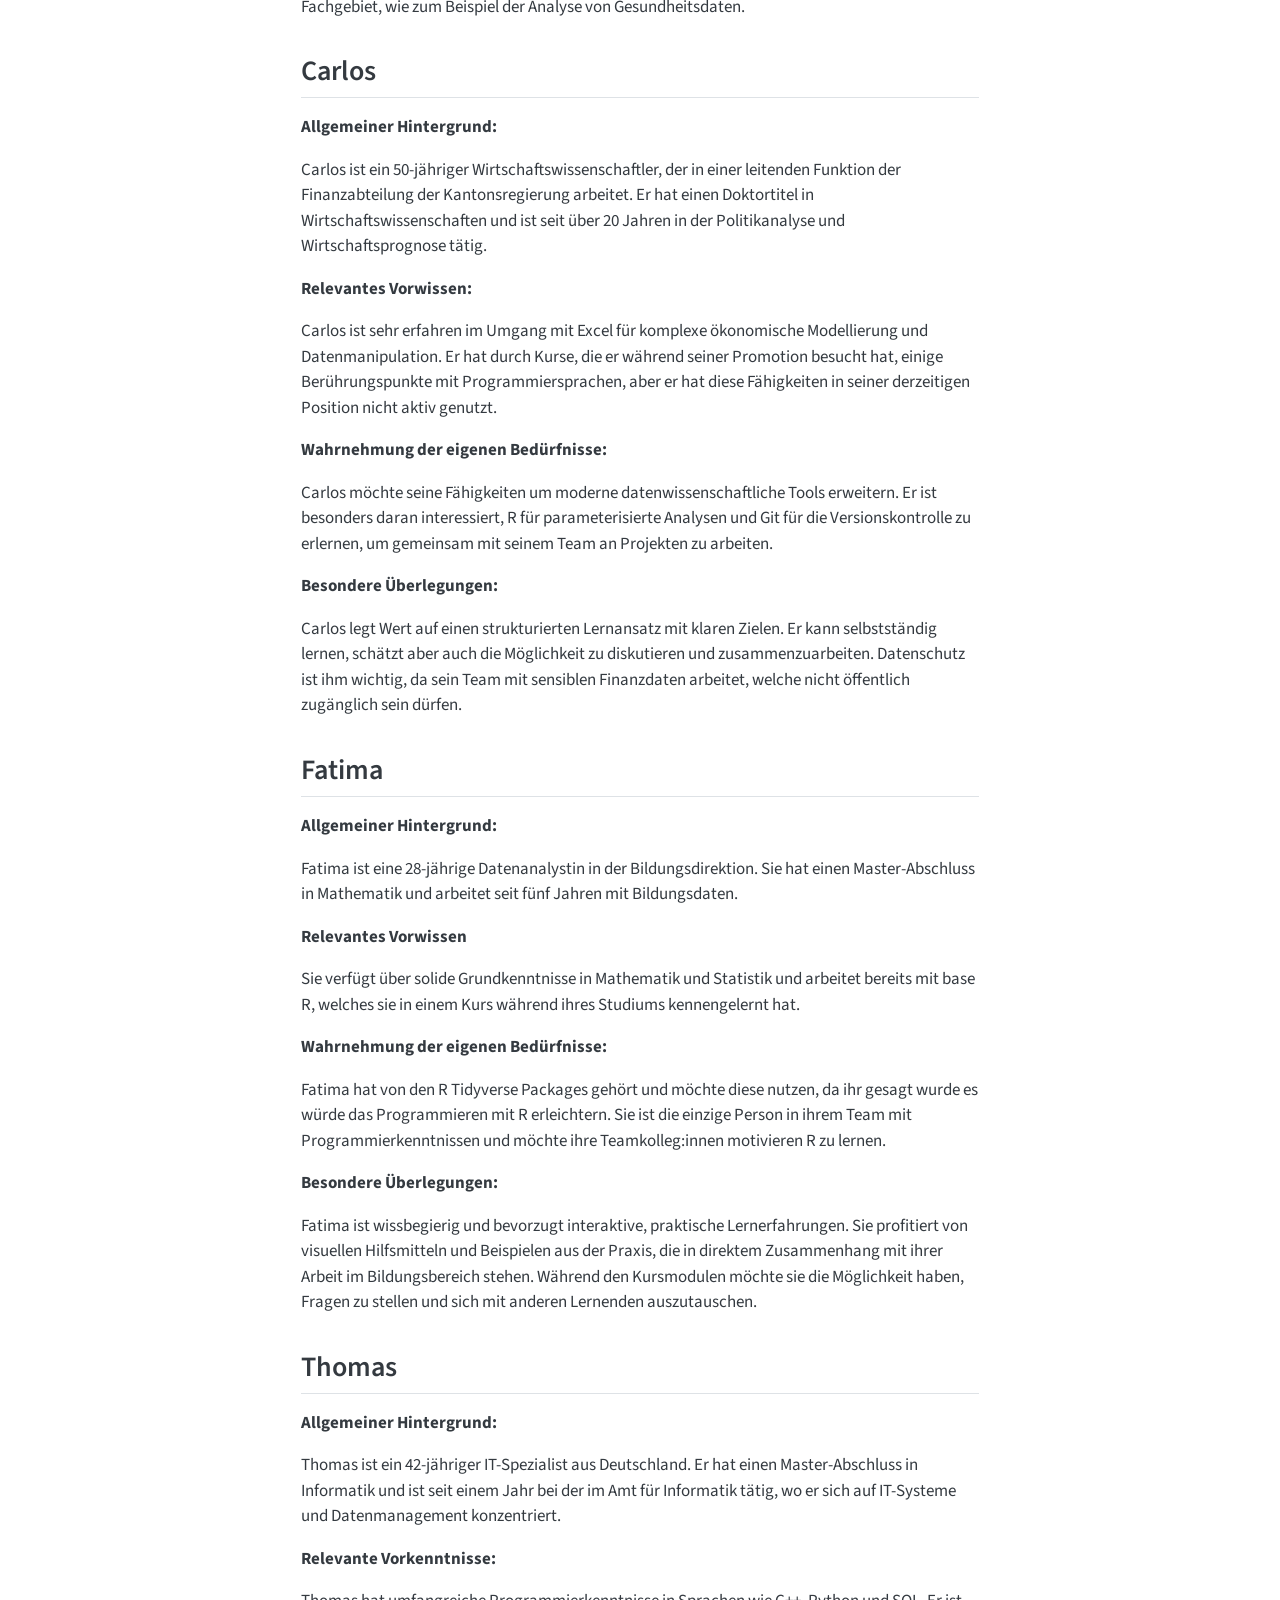
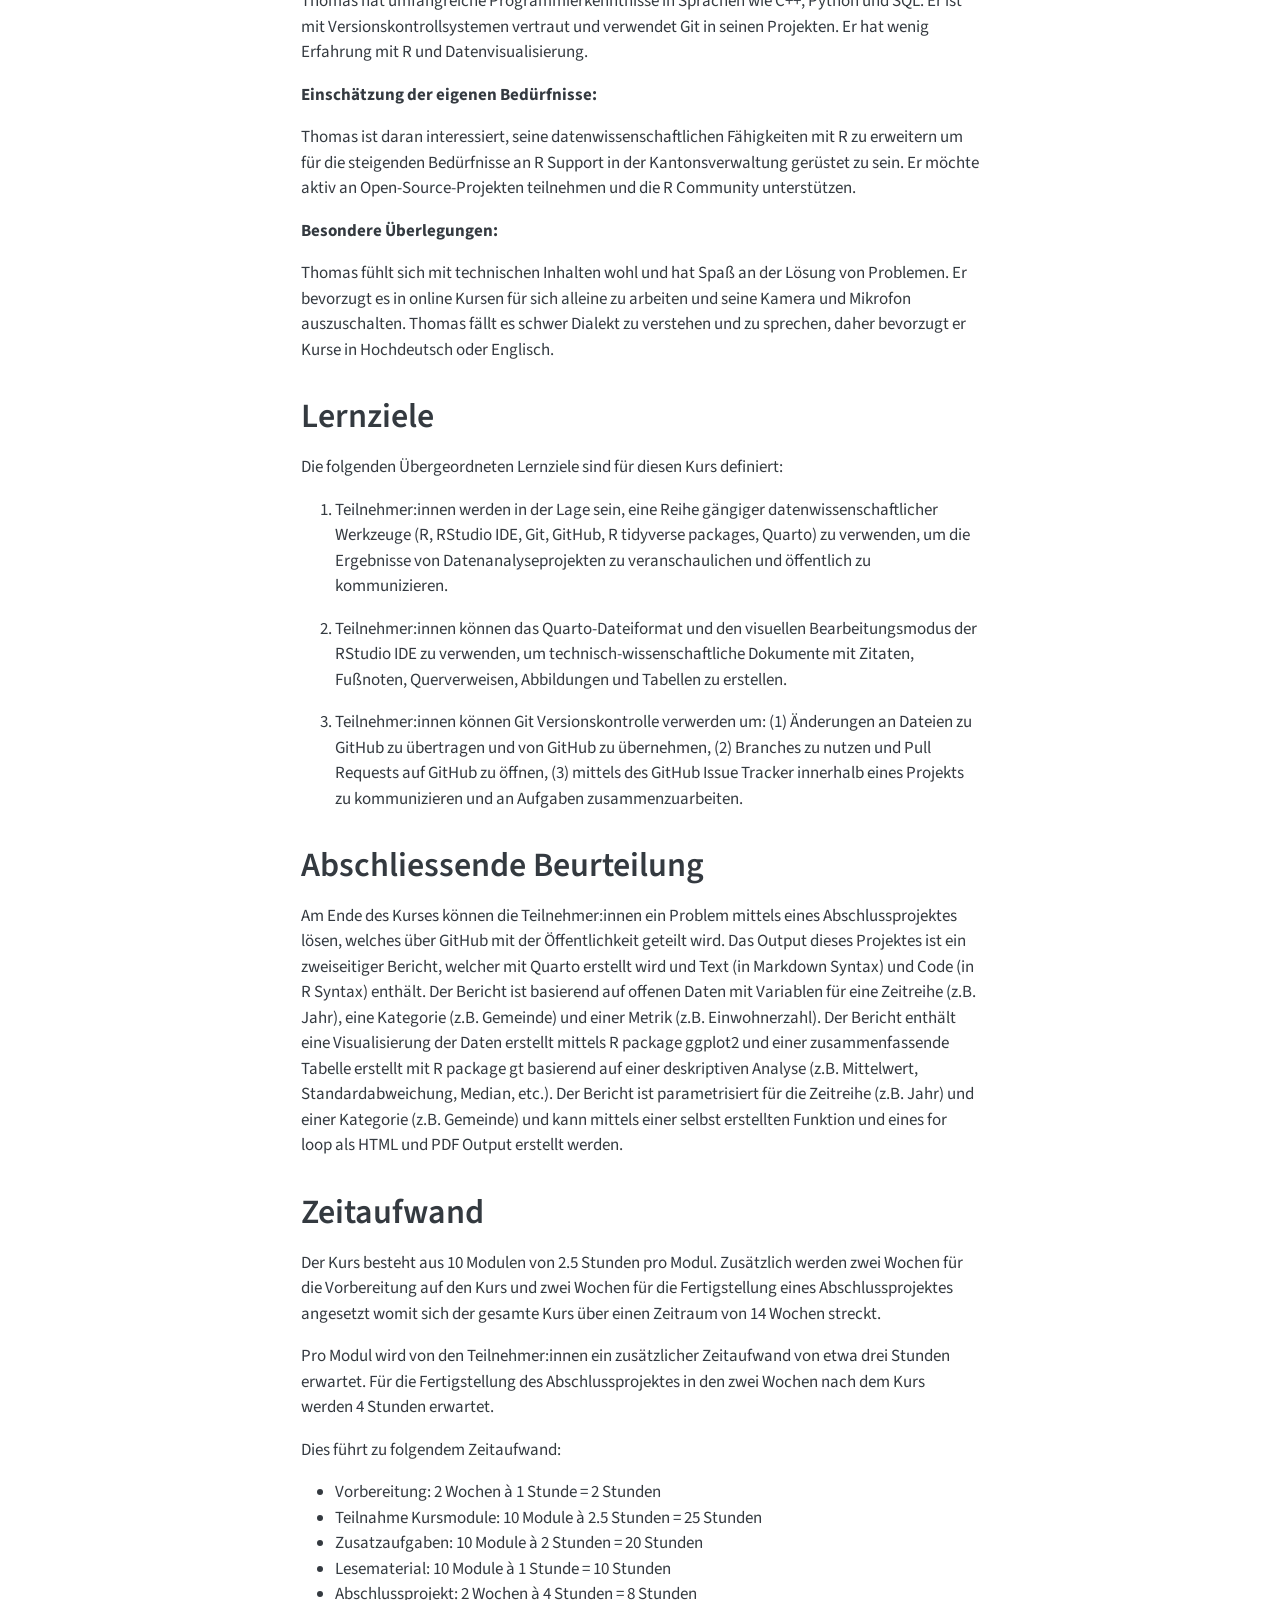
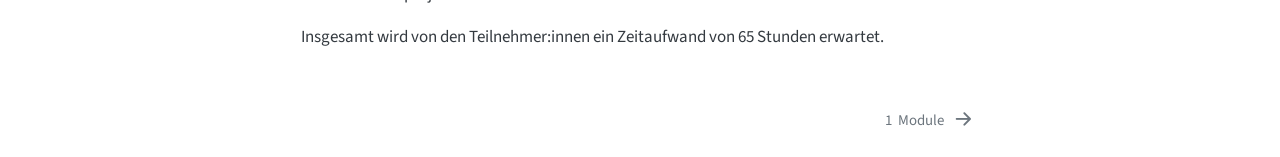
==== commit 1964dee8: "Webseite aktualisieren" ====
--- a/_book/index.html
+++ b/_book/index.html
@@ -2,12 +2,12 @@
 <html xmlns="http://www.w3.org/1999/xhtml" lang="en" xml:lang="en"><head>
 
 <meta charset="utf-8">
-<meta name="generator" content="quarto-1.4.549">
+<meta name="generator" content="quarto-1.5.57">
 
 <meta name="viewport" content="width=device-width, initial-scale=1.0, user-scalable=yes">
 
 <meta name="author" content="Lars Schöbitz">
-<meta name="dcterms.date" content="2024-08-14">
+<meta name="dcterms.date" content="2024-12-05">
 
 <title>rstatsZH</title>
 <style>
@@ -99,13 +99,13 @@
   <header id="quarto-header" class="headroom fixed-top">
   <nav class="quarto-secondary-nav">
     <div class="container-fluid d-flex">
-      <button type="button" class="quarto-btn-toggle btn" data-bs-toggle="collapse" data-bs-target=".quarto-sidebar-collapse-item" aria-controls="quarto-sidebar" aria-expanded="false" aria-label="Toggle sidebar navigation" onclick="if (window.quartoToggleHeadroom) { window.quartoToggleHeadroom(); }">
+      <button type="button" class="quarto-btn-toggle btn" data-bs-toggle="collapse" role="button" data-bs-target=".quarto-sidebar-collapse-item" aria-controls="quarto-sidebar" aria-expanded="false" aria-label="Toggle sidebar navigation" onclick="if (window.quartoToggleHeadroom) { window.quartoToggleHeadroom(); }">
         <i class="bi bi-layout-text-sidebar-reverse"></i>
       </button>
         <nav class="quarto-page-breadcrumbs" aria-label="breadcrumb"><ol class="breadcrumb"><li class="breadcrumb-item"><a href="./index.html">Willkommen</a></li></ol></nav>
-        <a class="flex-grow-1" role="button" data-bs-toggle="collapse" data-bs-target=".quarto-sidebar-collapse-item" aria-controls="quarto-sidebar" aria-expanded="false" aria-label="Toggle sidebar navigation" onclick="if (window.quartoToggleHeadroom) { window.quartoToggleHeadroom(); }">      
+        <a class="flex-grow-1" role="navigation" data-bs-toggle="collapse" data-bs-target=".quarto-sidebar-collapse-item" aria-controls="quarto-sidebar" aria-expanded="false" aria-label="Toggle sidebar navigation" onclick="if (window.quartoToggleHeadroom) { window.quartoToggleHeadroom(); }">      
         </a>
-      <button type="button" class="btn quarto-search-button" aria-label="" onclick="window.quartoOpenSearch();">
+      <button type="button" class="btn quarto-search-button" aria-label="Search" onclick="window.quartoOpenSearch();">
         <i class="bi bi-search"></i>
       </button>
     </div>
@@ -136,7 +136,7 @@
         <li class="sidebar-item">
   <div class="sidebar-item-container"> 
   <a href="./module.html" class="sidebar-item-text sidebar-link">
- <span class="menu-text"><span class="chapter-number">1</span>&nbsp; <span class="chapter-title">Module (noch nicht finalisiert)</span></span></a>
+ <span class="menu-text"><span class="chapter-number">1</span>&nbsp; <span class="chapter-title">Module</span></span></a>
   </div>
 </li>
         <li class="sidebar-item">
@@ -148,7 +148,7 @@
         <li class="sidebar-item">
   <div class="sidebar-item-container"> 
   <a href="./references.html" class="sidebar-item-text sidebar-link">
- <span class="menu-text">References</span></a>
+ <span class="menu-text">Referenzen</span></a>
   </div>
 </li>
     </ul>
@@ -171,7 +171,7 @@
   </ul></li>
   <li><a href="#lernziele" id="toc-lernziele" class="nav-link" data-scroll-target="#lernziele">Lernziele</a></li>
   <li><a href="#abschliessende-beurteilung" id="toc-abschliessende-beurteilung" class="nav-link" data-scroll-target="#abschliessende-beurteilung">Abschliessende Beurteilung</a></li>
-  <li><a href="#zeitaufwand" id="toc-zeitaufwand" class="nav-link" data-scroll-target="#zeitaufwand">Zeitaufwand</a></li>
+  <li><a href="#sec-zeitwaufwand" id="toc-sec-zeitwaufwand" class="nav-link" data-scroll-target="#sec-zeitwaufwand">Zeitaufwand</a></li>
   </ul>
 </nav>
     </div>
@@ -181,6 +181,7 @@
 <header id="title-block-header" class="quarto-title-block default">
 <div class="quarto-title">
 <h1 class="title">rstatsZH</h1>
+<p class="subtitle lead">Data Science mit R</p>
 </div>
 
 
@@ -197,7 +198,7 @@
     <div>
     <div class="quarto-title-meta-heading">Published</div>
     <div class="quarto-title-meta-contents">
-      <p class="date">August 14, 2024</p>
+      <p class="date">December 5, 2024</p>
     </div>
   </div>
   
@@ -211,9 +212,10 @@
 
 <section id="willkommen" class="level1 unnumbered">
 <h1 class="unnumbered">Willkommen</h1>
-<p>Willkommen zu rstatsZH - Data Science mit R. Dieser Kurs richtet sich an Mitarbeiter:innen der Verwaltung des Kantons Zürich. Die Kosten für den Kurs betragen 1950.00 CHF pro Person für ein 14-wöchiges Programm mit einem Gesamtaufwand von etwa 50 Stunden. Das gesamte Programm wird online mittels Zoom Videokonfernzen durchgeführt.</p>
-<p>Seit 2021 wird der Kurs jeweils im März und September durch das Statistische Amt Kanton Zürich angeboten. Im Jahr 2024 wurde der Kurs nach 8 Durchführungen überarbeitet und auf den neuesten Stand gebracht. Der Kurs wird von Lars Schöbitz, Lars Schöbitz GmbH, entwickelt und durchgeführt.</p>
-<p>Eine unverbindliche Anmeldung ist über die Webseite des Statistischen Amts Kanton Zürich möglich: <a href="https://www.zh.ch/de/politik-staat/statistik-daten/datenkompetenz/datenkompetenz-verwaltung.html" class="uri">https://www.zh.ch/de/politik-staat/statistik-daten/datenkompetenz/datenkompetenz-verwaltung.html</a></p>
+<p>Willkommen zu rstatsZH - Data Science mit R. Dieser Kurs richtet sich an Mitarbeiter:innen der Verwaltung des Kantons Zürich. Die Kosten für den Kurs betragen 1950.00 CHF pro Person für ein 14-wöchiges Programm mit einem Gesamtaufwand von etwa 65 Stunden (siehe Sektion <a href="#sec-zeitwaufwand" class="quarto-xref"><span>Zeitaufwand</span></a> für mehr Details). Das gesamte Programm wird online mittels MS Teams Videokonfernzen durchgeführt.</p>
+<p>Seit 2021 wird der Kurs jeweils im März und September durch das Statistische Amt Kanton Zürich angeboten. Im Jahr 2024 wurde der Kurs nach 8 Durchführungen überarbeitet und auf den neuesten Stand gebracht. Der Kurs wird von <a href="https://www.linkedin.com/in/larsschoebitz/">Lars Schöbitz</a>, Lars Schöbitz GmbH, entwickelt und durchgeführt.</p>
+<p>Ein Überblick der angebotenen Kurstermine ist auf der Seite <a href="./kurse.html">2 Kurse</a> zu finden und ein Überblick der Module auf Seite <a href="./module.html">1 Module</a>.</p>
+<p>Eine unverbindliche Anmeldung ist über die Webseite des Statistischen Amts Kanton Zürich möglich: <a href="https://www.zh.ch/de/politik-staat/statistik-daten/datenkompetenz/datenkompetenz-verwaltung/rstatszh-data-science-mit-r-anmelden.html" class="uri">https://www.zh.ch/de/politik-staat/statistik-daten/datenkompetenz/datenkompetenz-verwaltung/rstatszh-data-science-mit-r-anmelden.html</a></p>
 </section>
 <section id="zielgruppe" class="level1">
 <h1>Zielgruppe</h1>
@@ -276,17 +278,19 @@
 <h1>Abschliessende Beurteilung</h1>
 <p>Am Ende des Kurses können die Teilnehmer:innen ein Problem mittels eines Abschlussprojektes lösen, welches über GitHub mit der Öffentlichkeit geteilt wird. Das Output dieses Projektes ist ein zweiseitiger Bericht, welcher mit Quarto erstellt wird und Text (in Markdown Syntax) und Code (in R Syntax) enthält. Der Bericht ist basierend auf offenen Daten mit Variablen für eine Zeitreihe (z.B. Jahr), eine Kategorie (z.B. Gemeinde) und einer Metrik (z.B. Einwohnerzahl). Der Bericht enthält eine Visualisierung der Daten erstellt mittels R package ggplot2 und einer zusammenfassende Tabelle erstellt mit R package gt basierend auf einer deskriptiven Analyse (z.B. Mittelwert, Standardabweichung, Median, etc.). Der Bericht ist parametrisiert für die Zeitreihe (z.B. Jahr) und einer Kategorie (z.B. Gemeinde) und kann mittels einer selbst erstellten Funktion und eines for loop als HTML und PDF Output erstellt werden.</p>
 </section>
-<section id="zeitaufwand" class="level1">
+<section id="sec-zeitwaufwand" class="level1">
 <h1>Zeitaufwand</h1>
 <p>Der Kurs besteht aus 10 Modulen von 2.5 Stunden pro Modul. Zusätzlich werden zwei Wochen für die Vorbereitung auf den Kurs und zwei Wochen für die Fertigstellung eines Abschlussprojektes angesetzt womit sich der gesamte Kurs über einen Zeitraum von 14 Wochen streckt.</p>
-<p>Pro Modul wird von den Teilnehmer:innen ein zusätzlicher Zeitaufwand von 1.5 Stunden erwartet. Für die Fertigstellung des Abschlussprojektes in den zwei Wochen nach dem Kurs werden 4 Stunden erwartet. Dies führt zu folgendem Zeitaufwand:</p>
+<p>Pro Modul wird von den Teilnehmer:innen ein zusätzlicher Zeitaufwand von etwa drei Stunden erwartet. Für die Fertigstellung des Abschlussprojektes in den zwei Wochen nach dem Kurs werden 4 Stunden erwartet.</p>
+<p>Dies führt zu folgendem Zeitaufwand:</p>
 <ul>
 <li>Vorbereitung: 2 Wochen à 1 Stunde = 2 Stunden</li>
 <li>Teilnahme Kursmodule: 10 Module à 2.5 Stunden = 25 Stunden</li>
-<li>Übungen: 10 Module à 1.5 Stunden = 15 Stunden</li>
+<li>Zusatzaufgaben: 10 Module à 2 Stunden = 20 Stunden</li>
+<li>Lesematerial: 10 Module à 1 Stunde = 10 Stunden</li>
 <li>Abschlussprojekt: 2 Wochen à 4 Stunden = 8 Stunden</li>
 </ul>
-<p>Insgesamt wird von den Teilnehmer:innen ein Zeitaufwand von 50 Stunden erwartet.</p>
+<p>Insgesamt wird von den Teilnehmer:innen ein Zeitaufwand von 65 Stunden erwartet.</p>
 
 
 <div id="refs" class="references csl-bib-body hanging-indent" data-entry-spacing="0" role="list" style="display: none">
@@ -332,18 +336,7 @@
     }
     return false;
   }
-  const clipboard = new window.ClipboardJS('.code-copy-button', {
-    text: function(trigger) {
-      const codeEl = trigger.previousElementSibling.cloneNode(true);
-      for (const childEl of codeEl.children) {
-        if (isCodeAnnotation(childEl)) {
-          childEl.remove();
-        }
-      }
-      return codeEl.innerText;
-    }
-  });
-  clipboard.on('success', function(e) {
+  const onCopySuccess = function(e) {
     // button target
     const button = e.trigger;
     // don't keep focus
@@ -375,7 +368,47 @@
     }, 1000);
     // clear code selection
     e.clearSelection();
+  }
+  const getTextToCopy = function(trigger) {
+      const codeEl = trigger.previousElementSibling.cloneNode(true);
+      for (const childEl of codeEl.children) {
+        if (isCodeAnnotation(childEl)) {
+          childEl.remove();
+        }
+      }
+      return codeEl.innerText;
+  }
+  const clipboard = new window.ClipboardJS('.code-copy-button:not([data-in-quarto-modal])', {
+    text: getTextToCopy
   });
+  clipboard.on('success', onCopySuccess);
+  if (window.document.getElementById('quarto-embedded-source-code-modal')) {
+    // For code content inside modals, clipBoardJS needs to be initialized with a container option
+    // TODO: Check when it could be a function (https://github.com/zenorocha/clipboard.js/issues/860)
+    const clipboardModal = new window.ClipboardJS('.code-copy-button[data-in-quarto-modal]', {
+      text: getTextToCopy,
+      container: window.document.getElementById('quarto-embedded-source-code-modal')
+    });
+    clipboardModal.on('success', onCopySuccess);
+  }
+    var localhostRegex = new RegExp(/^(?:http|https):\/\/localhost\:?[0-9]*\//);
+    var mailtoRegex = new RegExp(/^mailto:/);
+      var filterRegex = new RegExp('/' + window.location.host + '/');
+    var isInternal = (href) => {
+        return filterRegex.test(href) || localhostRegex.test(href) || mailtoRegex.test(href);
+    }
+    // Inspect non-navigation links and adorn them if external
+ 	var links = window.document.querySelectorAll('a[href]:not(.nav-link):not(.navbar-brand):not(.toc-action):not(.sidebar-link):not(.sidebar-item-toggle):not(.pagination-link):not(.no-external):not([aria-hidden]):not(.dropdown-item):not(.quarto-navigation-tool):not(.about-link)');
+    for (var i=0; i<links.length; i++) {
+      const link = links[i];
+      if (!isInternal(link.href)) {
+        // undo the damage that might have been done by quarto-nav.js in the case of
+        // links that we want to consider external
+        if (link.dataset.originalHref !== undefined) {
+          link.href = link.dataset.originalHref;
+        }
+      }
+    }
   function tippyHover(el, contentFn, onTriggerFn, onUntriggerFn) {
     const config = {
       allowHTML: true,
@@ -410,7 +443,11 @@
       try { href = new URL(href).hash; } catch {}
       const id = href.replace(/^#\/?/, "");
       const note = window.document.getElementById(id);
-      return note.innerHTML;
+      if (note) {
+        return note.innerHTML;
+      } else {
+        return "";
+      }
     });
   }
   const xrefs = window.document.querySelectorAll('a.quarto-xref');
@@ -688,8 +725,8 @@
   <div class="nav-page nav-page-previous">
   </div>
   <div class="nav-page nav-page-next">
-      <a href="./module.html" class="pagination-link" aria-label="<span class='chapter-number'>1</span>&nbsp; <span class='chapter-title'>Module (noch nicht finalisiert)</span>">
-        <span class="nav-page-text"><span class="chapter-number">1</span>&nbsp; <span class="chapter-title">Module (noch nicht finalisiert)</span></span> <i class="bi bi-arrow-right-short"></i>
+      <a href="./module.html" class="pagination-link" aria-label="Module">
+        <span class="nav-page-text"><span class="chapter-number">1</span>&nbsp; <span class="chapter-title">Module</span></span> <i class="bi bi-arrow-right-short"></i>
       </a>
   </div>
 </nav>
--- a/_book/site_libs/quarto-html/quarto-syntax-highlighting.css
+++ b/_book/site_libs/quarto-html/quarto-syntax-highlighting.css
@@ -0,0 +1,205 @@
+/* quarto syntax highlight colors */
+:root {
+  --quarto-hl-ot-color: #003B4F;
+  --quarto-hl-at-color: #657422;
+  --quarto-hl-ss-color: #20794D;
+  --quarto-hl-an-color: #5E5E5E;
+  --quarto-hl-fu-color: #4758AB;
+  --quarto-hl-st-color: #20794D;
+  --quarto-hl-cf-color: #003B4F;
+  --quarto-hl-op-color: #5E5E5E;
+  --quarto-hl-er-color: #AD0000;
+  --quarto-hl-bn-color: #AD0000;
+  --quarto-hl-al-color: #AD0000;
+  --quarto-hl-va-color: #111111;
+  --quarto-hl-bu-color: inherit;
+  --quarto-hl-ex-color: inherit;
+  --quarto-hl-pp-color: #AD0000;
+  --quarto-hl-in-color: #5E5E5E;
+  --quarto-hl-vs-color: #20794D;
+  --quarto-hl-wa-color: #5E5E5E;
+  --quarto-hl-do-color: #5E5E5E;
+  --quarto-hl-im-color: #00769E;
+  --quarto-hl-ch-color: #20794D;
+  --quarto-hl-dt-color: #AD0000;
+  --quarto-hl-fl-color: #AD0000;
+  --quarto-hl-co-color: #5E5E5E;
+  --quarto-hl-cv-color: #5E5E5E;
+  --quarto-hl-cn-color: #8f5902;
+  --quarto-hl-sc-color: #5E5E5E;
+  --quarto-hl-dv-color: #AD0000;
+  --quarto-hl-kw-color: #003B4F;
+}
+
+/* other quarto variables */
+:root {
+  --quarto-font-monospace: SFMono-Regular, Menlo, Monaco, Consolas, "Liberation Mono", "Courier New", monospace;
+}
+
+pre > code.sourceCode > span {
+  color: #003B4F;
+}
+
+code span {
+  color: #003B4F;
+}
+
+code.sourceCode > span {
+  color: #003B4F;
+}
+
+div.sourceCode,
+div.sourceCode pre.sourceCode {
+  color: #003B4F;
+}
+
+code span.ot {
+  color: #003B4F;
+  font-style: inherit;
+}
+
+code span.at {
+  color: #657422;
+  font-style: inherit;
+}
+
+code span.ss {
+  color: #20794D;
+  font-style: inherit;
+}
+
+code span.an {
+  color: #5E5E5E;
+  font-style: inherit;
+}
+
+code span.fu {
+  color: #4758AB;
+  font-style: inherit;
+}
+
+code span.st {
+  color: #20794D;
+  font-style: inherit;
+}
+
+code span.cf {
+  color: #003B4F;
+  font-weight: bold;
+  font-style: inherit;
+}
+
+code span.op {
+  color: #5E5E5E;
+  font-style: inherit;
+}
+
+code span.er {
+  color: #AD0000;
+  font-style: inherit;
+}
+
+code span.bn {
+  color: #AD0000;
+  font-style: inherit;
+}
+
+code span.al {
+  color: #AD0000;
+  font-style: inherit;
+}
+
+code span.va {
+  color: #111111;
+  font-style: inherit;
+}
+
+code span.bu {
+  font-style: inherit;
+}
+
+code span.ex {
+  font-style: inherit;
+}
+
+code span.pp {
+  color: #AD0000;
+  font-style: inherit;
+}
+
+code span.in {
+  color: #5E5E5E;
+  font-style: inherit;
+}
+
+code span.vs {
+  color: #20794D;
+  font-style: inherit;
+}
+
+code span.wa {
+  color: #5E5E5E;
+  font-style: italic;
+}
+
+code span.do {
+  color: #5E5E5E;
+  font-style: italic;
+}
+
+code span.im {
+  color: #00769E;
+  font-style: inherit;
+}
+
+code span.ch {
+  color: #20794D;
+  font-style: inherit;
+}
+
+code span.dt {
+  color: #AD0000;
+  font-style: inherit;
+}
+
+code span.fl {
+  color: #AD0000;
+  font-style: inherit;
+}
+
+code span.co {
+  color: #5E5E5E;
+  font-style: inherit;
+}
+
+code span.cv {
+  color: #5E5E5E;
+  font-style: italic;
+}
+
+code span.cn {
+  color: #8f5902;
+  font-style: inherit;
+}
+
+code span.sc {
+  color: #5E5E5E;
+  font-style: inherit;
+}
+
+code span.dv {
+  color: #AD0000;
+  font-style: inherit;
+}
+
+code span.kw {
+  color: #003B4F;
+  font-weight: bold;
+  font-style: inherit;
+}
+
+.prevent-inlining {
+  content: "</";
+}
+
+/*# sourceMappingURL=debc5d5d77c3f9108843748ff7464032.css.map */
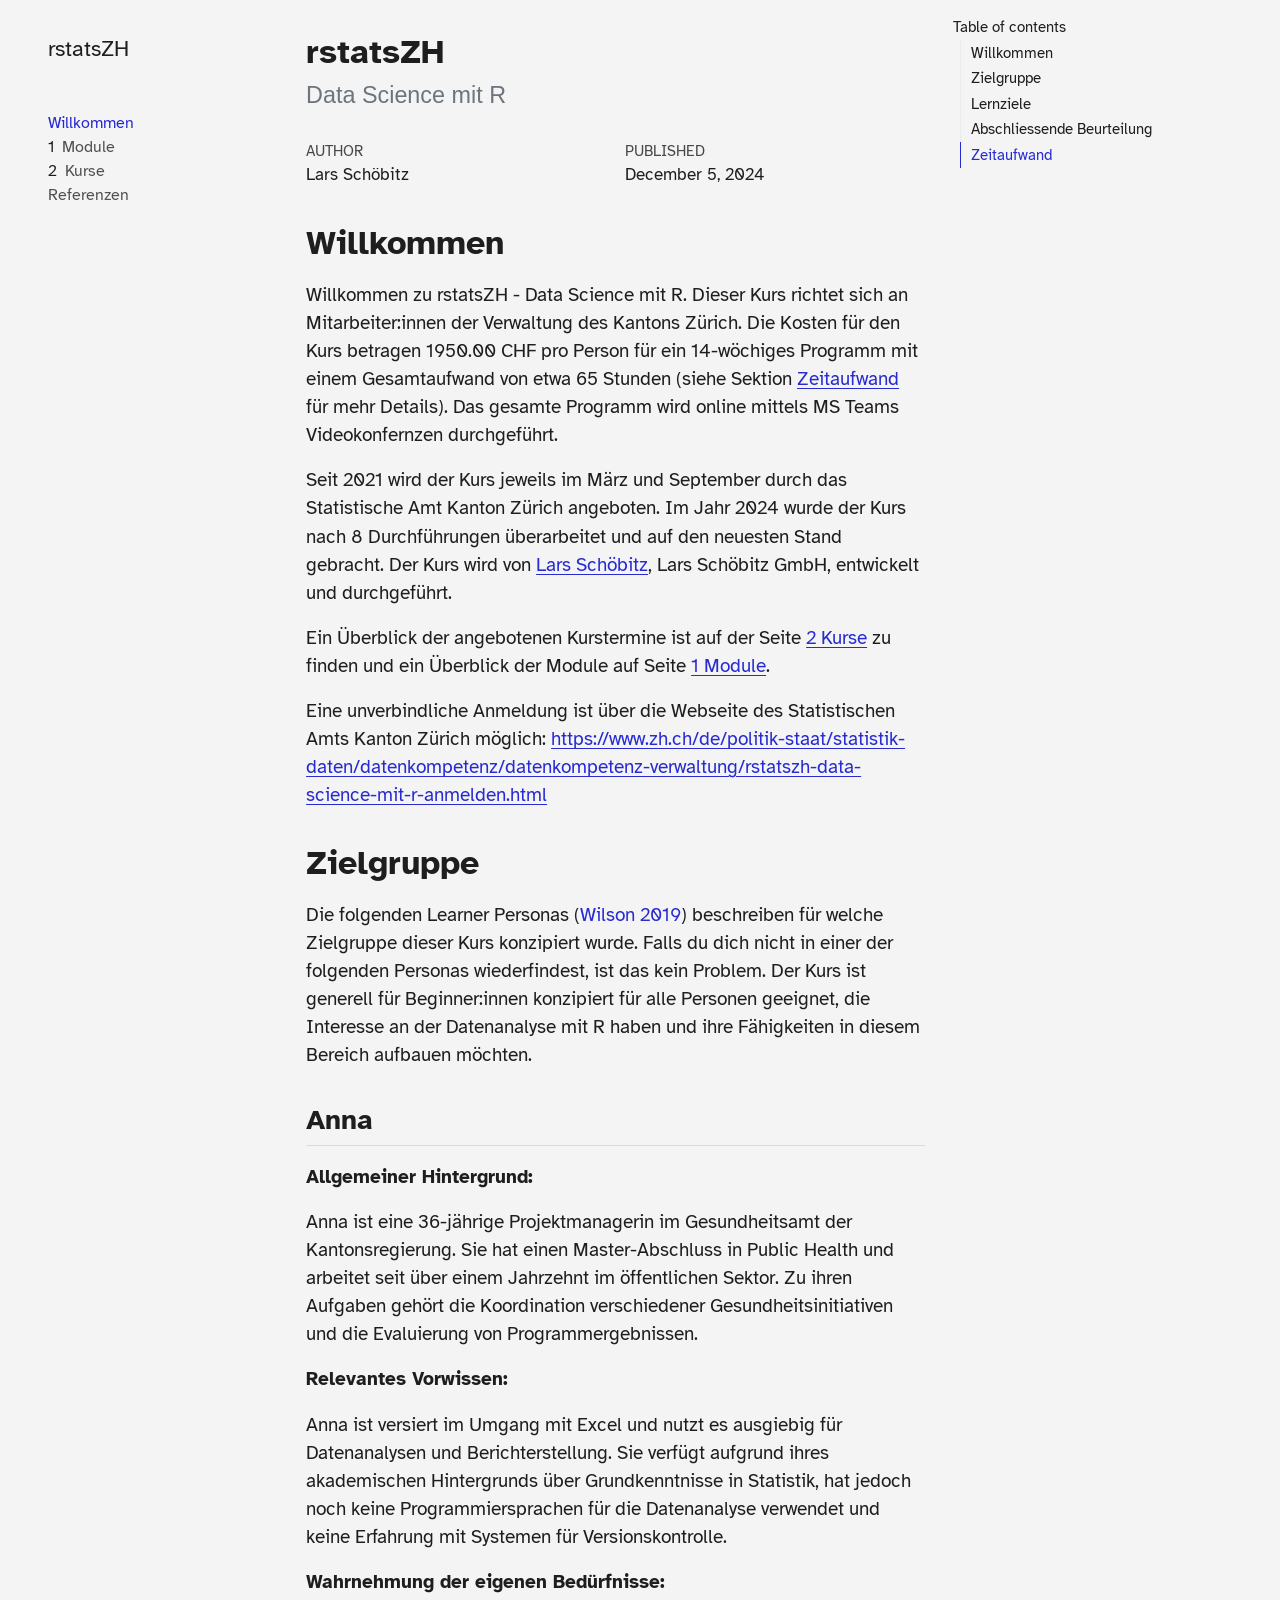
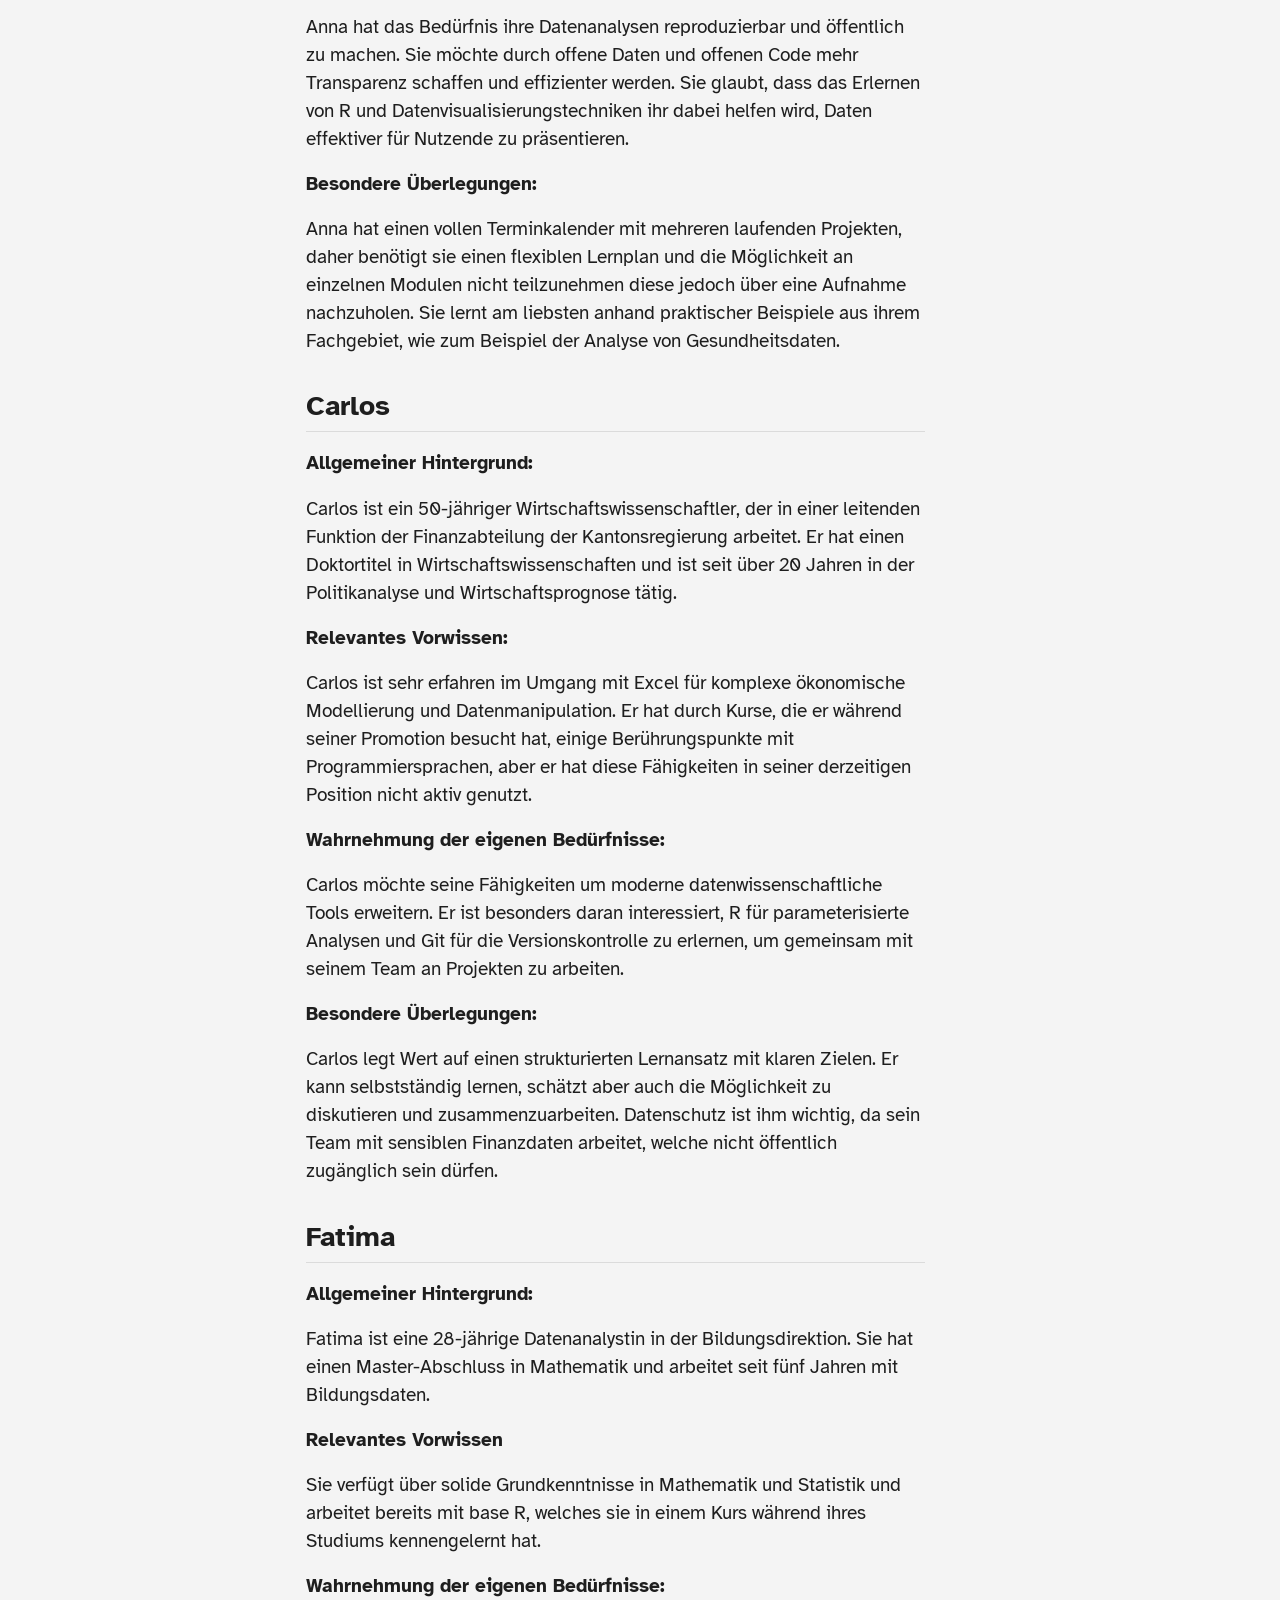
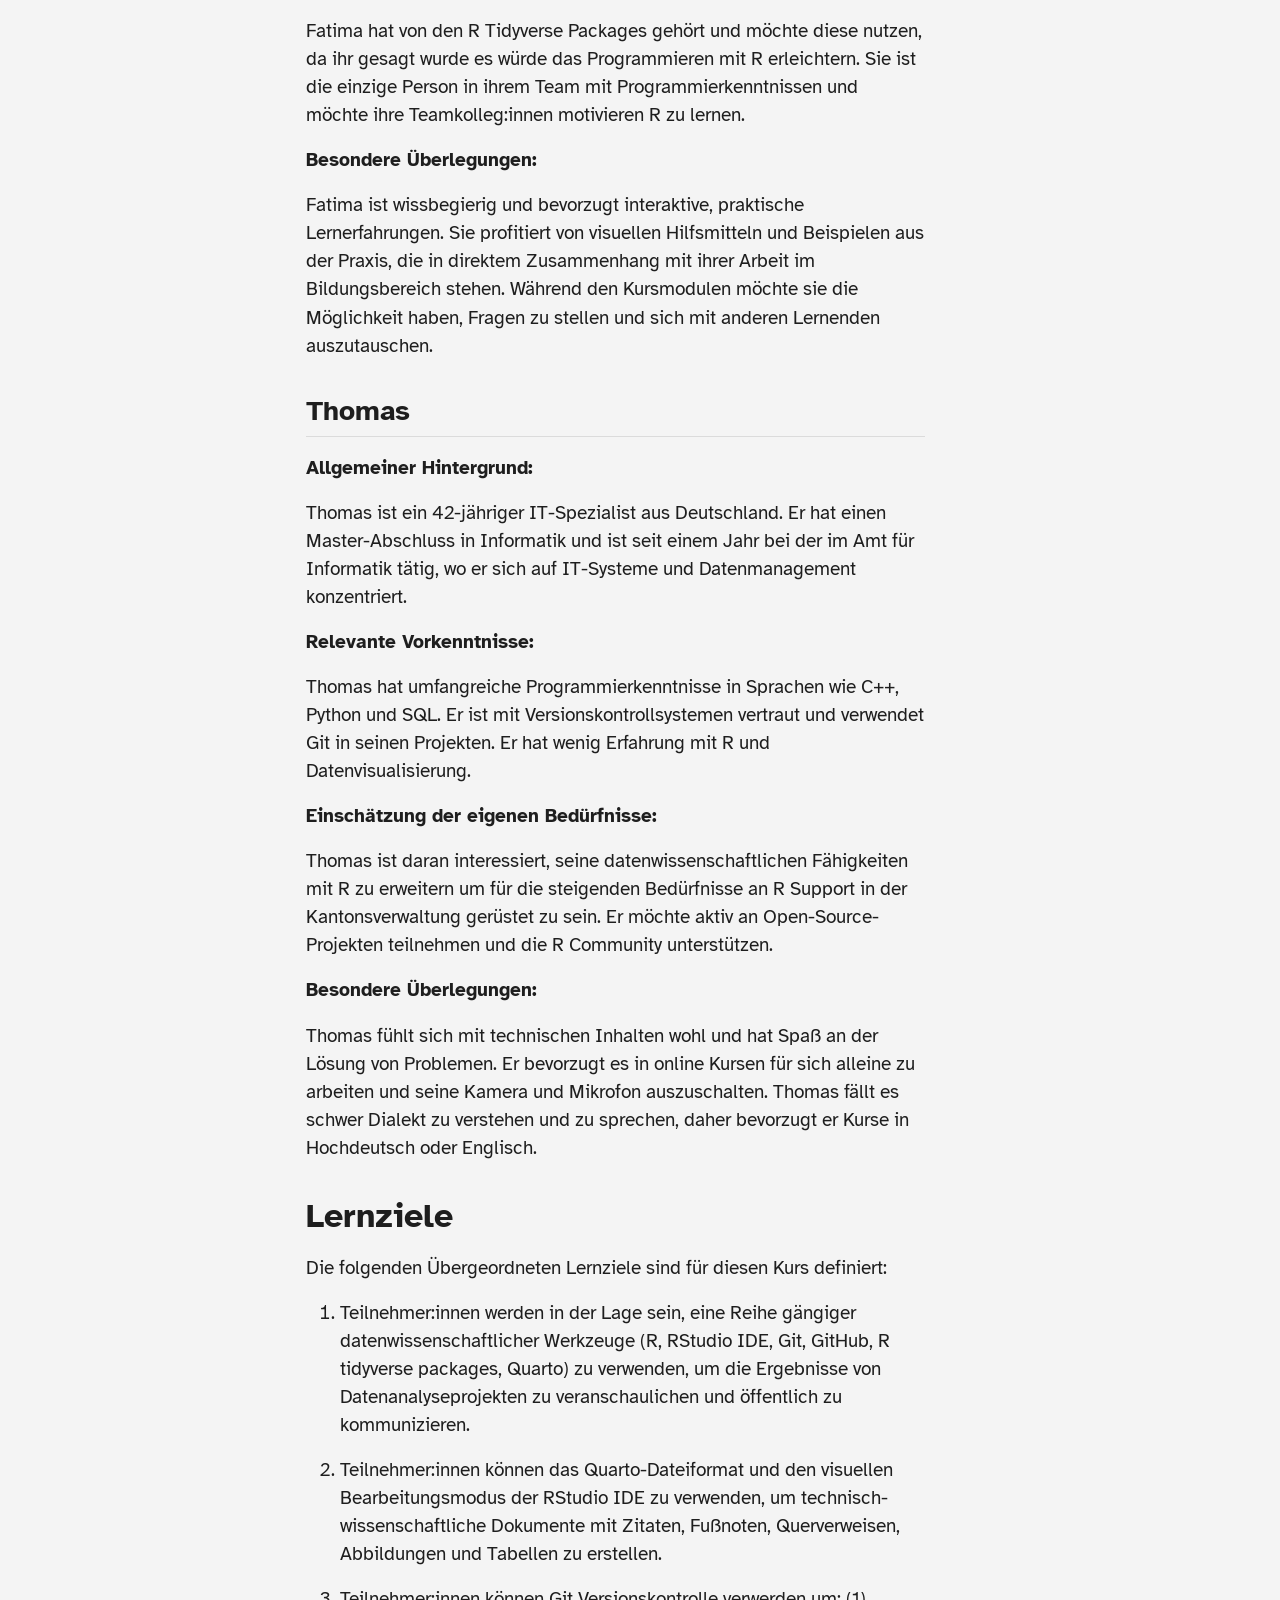
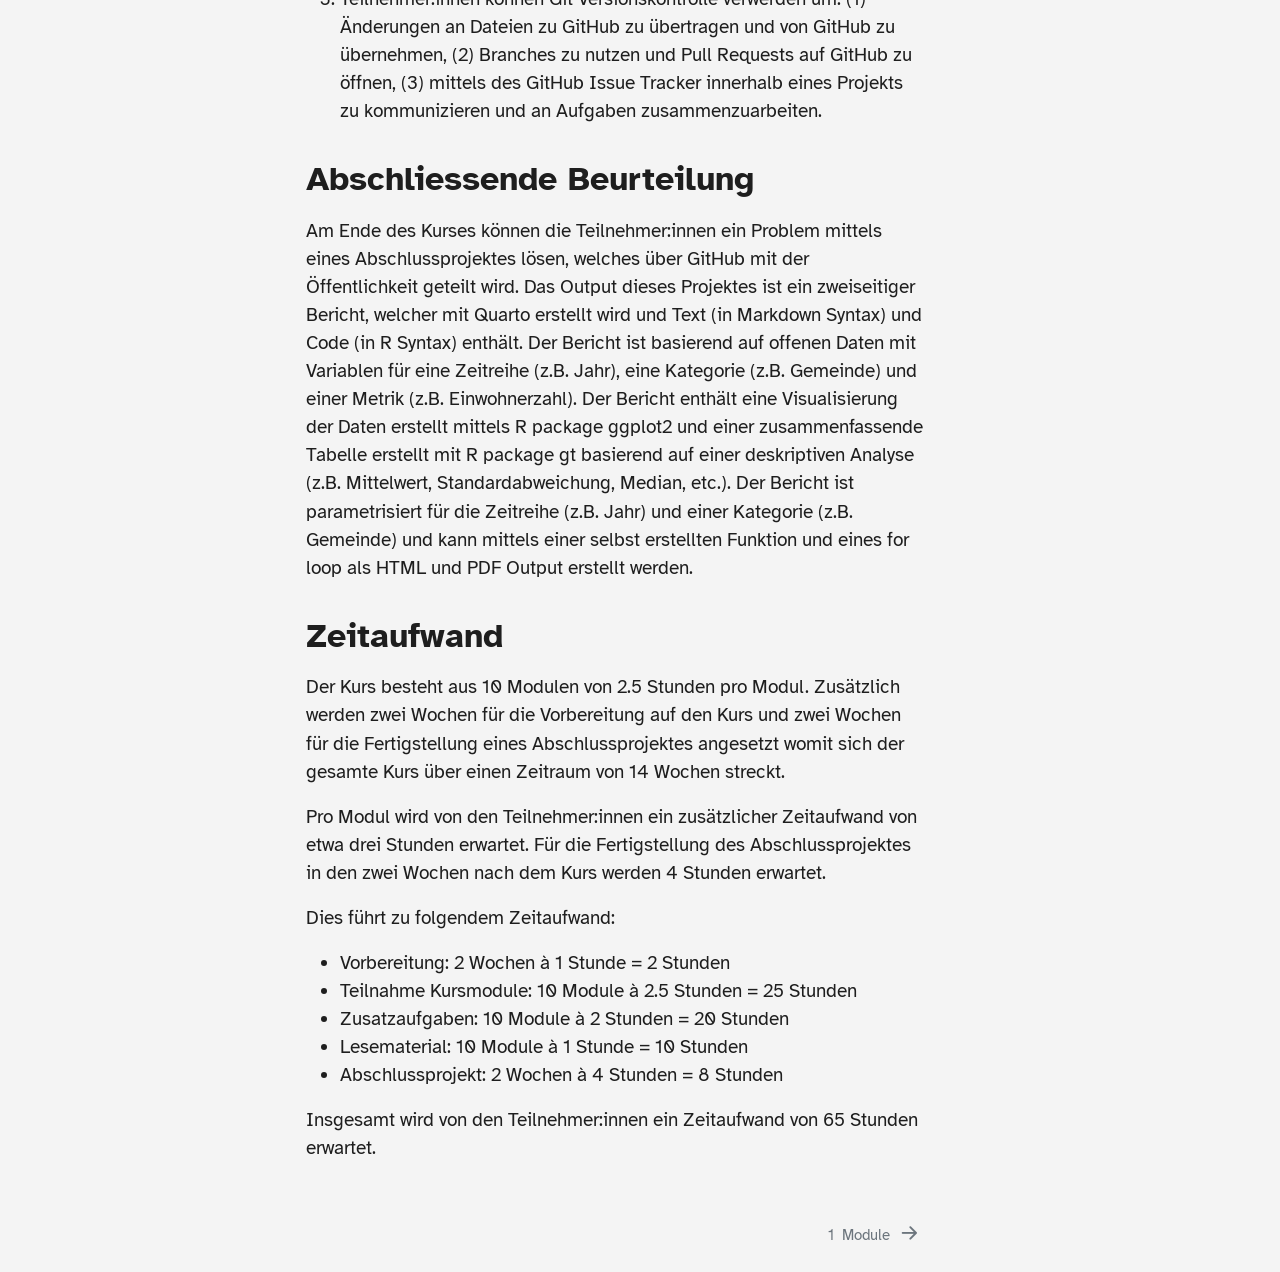
==== commit d82d371d: "Theme anpassen" ====
--- a/_book/index.html
+++ b/_book/index.html
@@ -89,8 +89,10 @@
     "search-label": "Search"
   }
 }</script>
-
-
+<script defer="" data-domain="rstats.zuerich" src="https://plausible.io/js/script.js"></script>
+
+
+<link rel="stylesheet" href="styles.css">
 </head>
 
 <body class="nav-sidebar floating">
--- a/_book/site_libs/quarto-html/quarto-syntax-highlighting.css
+++ b/_book/site_libs/quarto-html/quarto-syntax-highlighting.css
@@ -1,34 +1,34 @@
 /* quarto syntax highlight colors */
 :root {
-  --quarto-hl-ot-color: #003B4F;
-  --quarto-hl-at-color: #657422;
-  --quarto-hl-ss-color: #20794D;
-  --quarto-hl-an-color: #5E5E5E;
-  --quarto-hl-fu-color: #4758AB;
-  --quarto-hl-st-color: #20794D;
-  --quarto-hl-cf-color: #003B4F;
-  --quarto-hl-op-color: #5E5E5E;
-  --quarto-hl-er-color: #AD0000;
-  --quarto-hl-bn-color: #AD0000;
-  --quarto-hl-al-color: #AD0000;
-  --quarto-hl-va-color: #111111;
-  --quarto-hl-bu-color: inherit;
-  --quarto-hl-ex-color: inherit;
-  --quarto-hl-pp-color: #AD0000;
-  --quarto-hl-in-color: #5E5E5E;
-  --quarto-hl-vs-color: #20794D;
-  --quarto-hl-wa-color: #5E5E5E;
-  --quarto-hl-do-color: #5E5E5E;
-  --quarto-hl-im-color: #00769E;
-  --quarto-hl-ch-color: #20794D;
-  --quarto-hl-dt-color: #AD0000;
-  --quarto-hl-fl-color: #AD0000;
-  --quarto-hl-co-color: #5E5E5E;
-  --quarto-hl-cv-color: #5E5E5E;
-  --quarto-hl-cn-color: #8f5902;
-  --quarto-hl-sc-color: #5E5E5E;
-  --quarto-hl-dv-color: #AD0000;
-  --quarto-hl-kw-color: #003B4F;
+  --quarto-hl-ot-color: #ffa07a;
+  --quarto-hl-at-color: #ffd700;
+  --quarto-hl-ss-color: #abe338;
+  --quarto-hl-an-color: #d4d0ab;
+  --quarto-hl-fu-color: #ffd700;
+  --quarto-hl-st-color: #abe338;
+  --quarto-hl-cf-color: #ffa07a;
+  --quarto-hl-op-color: #00e0e0;
+  --quarto-hl-er-color: #dcc6e0;
+  --quarto-hl-bn-color: #dcc6e0;
+  --quarto-hl-al-color: #dcc6e0;
+  --quarto-hl-va-color: #f5ab35;
+  --quarto-hl-bu-color: #f5ab35;
+  --quarto-hl-ex-color: #ffd700;
+  --quarto-hl-pp-color: #dcc6e0;
+  --quarto-hl-in-color: #d4d0ab;
+  --quarto-hl-vs-color: #abe338;
+  --quarto-hl-wa-color: #d4d0ab;
+  --quarto-hl-do-color: #d4d0ab;
+  --quarto-hl-im-color: #f8f8f2;
+  --quarto-hl-ch-color: #abe338;
+  --quarto-hl-dt-color: #dcc6e0;
+  --quarto-hl-fl-color: #f5ab35;
+  --quarto-hl-co-color: #d4d0ab;
+  --quarto-hl-cv-color: #d4d0ab;
+  --quarto-hl-cn-color: #ffa07a;
+  --quarto-hl-sc-color: #00e0e0;
+  --quarto-hl-dv-color: #dcc6e0;
+  --quarto-hl-kw-color: #ffa07a;
 }
 
 /* other quarto variables */
@@ -37,164 +37,164 @@
 }
 
 pre > code.sourceCode > span {
-  color: #003B4F;
+  color: #f8f8f2;
 }
 
 code span {
-  color: #003B4F;
+  color: #f8f8f2;
 }
 
 code.sourceCode > span {
-  color: #003B4F;
+  color: #f8f8f2;
 }
 
 div.sourceCode,
 div.sourceCode pre.sourceCode {
-  color: #003B4F;
+  color: #f8f8f2;
 }
 
 code span.ot {
-  color: #003B4F;
+  color: #ffa07a;
   font-style: inherit;
 }
 
 code span.at {
-  color: #657422;
+  color: #ffd700;
   font-style: inherit;
 }
 
 code span.ss {
-  color: #20794D;
+  color: #abe338;
   font-style: inherit;
 }
 
 code span.an {
-  color: #5E5E5E;
+  color: #d4d0ab;
   font-style: inherit;
 }
 
 code span.fu {
-  color: #4758AB;
+  color: #ffd700;
   font-style: inherit;
 }
 
 code span.st {
-  color: #20794D;
+  color: #abe338;
   font-style: inherit;
 }
 
 code span.cf {
-  color: #003B4F;
-  font-weight: bold;
+  color: #ffa07a;
   font-style: inherit;
 }
 
 code span.op {
-  color: #5E5E5E;
+  color: #00e0e0;
   font-style: inherit;
 }
 
 code span.er {
-  color: #AD0000;
+  color: #dcc6e0;
   font-style: inherit;
 }
 
 code span.bn {
-  color: #AD0000;
+  color: #dcc6e0;
   font-style: inherit;
 }
 
 code span.al {
-  color: #AD0000;
+  color: #dcc6e0;
   font-style: inherit;
 }
 
 code span.va {
-  color: #111111;
+  color: #f5ab35;
   font-style: inherit;
 }
 
 code span.bu {
+  color: #f5ab35;
   font-style: inherit;
 }
 
 code span.ex {
+  color: #ffd700;
   font-style: inherit;
 }
 
 code span.pp {
-  color: #AD0000;
+  color: #dcc6e0;
   font-style: inherit;
 }
 
 code span.in {
-  color: #5E5E5E;
+  color: #d4d0ab;
   font-style: inherit;
 }
 
 code span.vs {
-  color: #20794D;
+  color: #abe338;
   font-style: inherit;
 }
 
 code span.wa {
-  color: #5E5E5E;
+  color: #d4d0ab;
   font-style: italic;
 }
 
 code span.do {
-  color: #5E5E5E;
+  color: #d4d0ab;
   font-style: italic;
 }
 
 code span.im {
-  color: #00769E;
+  color: #f8f8f2;
   font-style: inherit;
 }
 
 code span.ch {
-  color: #20794D;
+  color: #abe338;
   font-style: inherit;
 }
 
 code span.dt {
-  color: #AD0000;
+  color: #dcc6e0;
   font-style: inherit;
 }
 
 code span.fl {
-  color: #AD0000;
+  color: #f5ab35;
   font-style: inherit;
 }
 
 code span.co {
-  color: #5E5E5E;
+  color: #d4d0ab;
   font-style: inherit;
 }
 
 code span.cv {
-  color: #5E5E5E;
+  color: #d4d0ab;
   font-style: italic;
 }
 
 code span.cn {
-  color: #8f5902;
+  color: #ffa07a;
   font-style: inherit;
 }
 
 code span.sc {
-  color: #5E5E5E;
+  color: #00e0e0;
   font-style: inherit;
 }
 
 code span.dv {
-  color: #AD0000;
+  color: #dcc6e0;
   font-style: inherit;
 }
 
 code span.kw {
-  color: #003B4F;
-  font-weight: bold;
+  color: #ffa07a;
   font-style: inherit;
 }
 
--- a/_book/styles.css
+++ b/_book/styles.css
@@ -0,0 +1 @@
+/* css styles */
